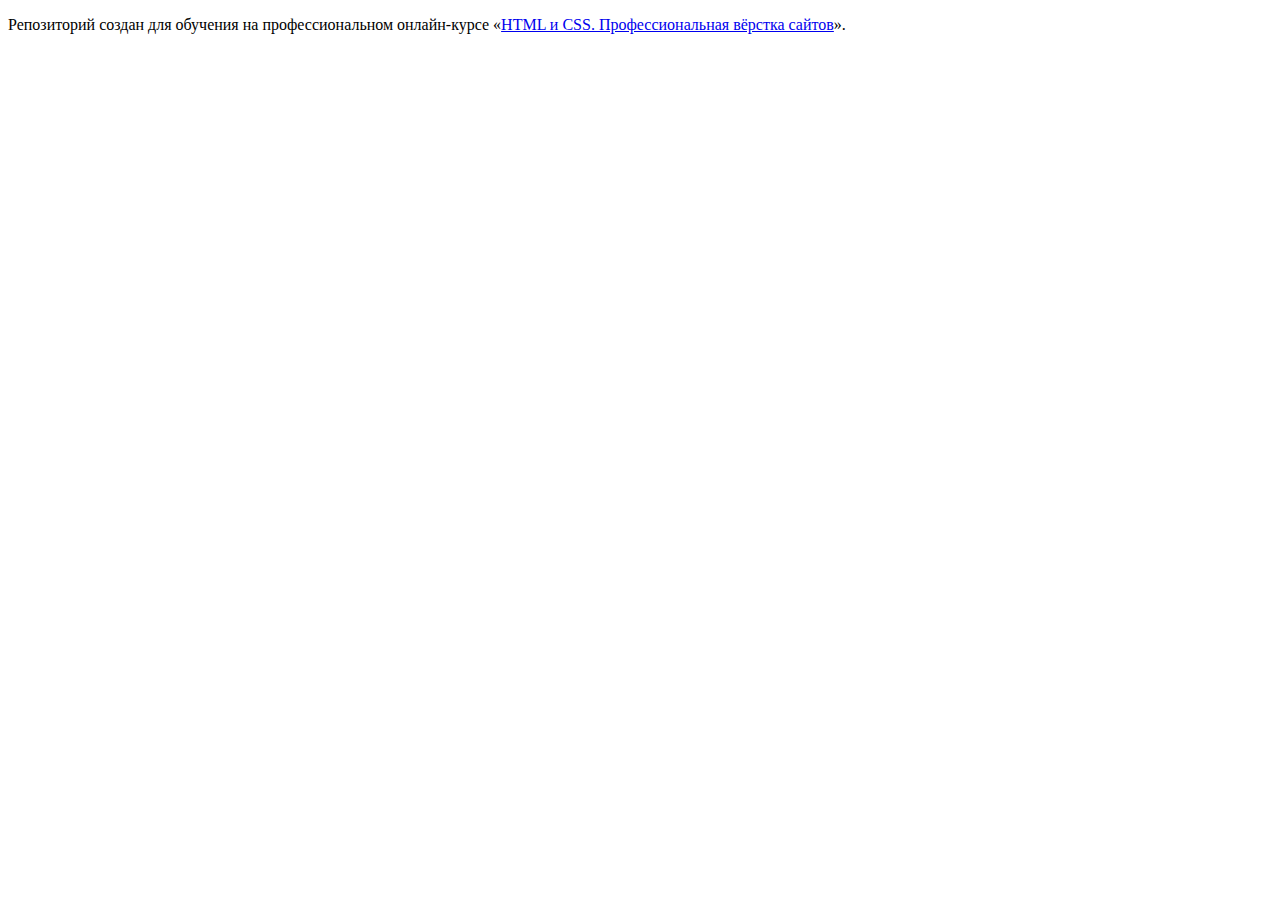
==== index.html @ ebc8edcc ":hatching_chick:" ====
<!DOCTYPE html>
<html lang="ru">
  <head>
    <meta charset="utf-8">
    <title>HTML Academy: Седона</title>
  </head>
  <body>

    <p>Репозиторий создан для обучения на профессиональном онлайн‑курсе «<a href="https://htmlacademy.ru/intensive/htmlcss">HTML и CSS. Профессиональная вёрстка сайтов</a>».</p>

  </body>
</html>
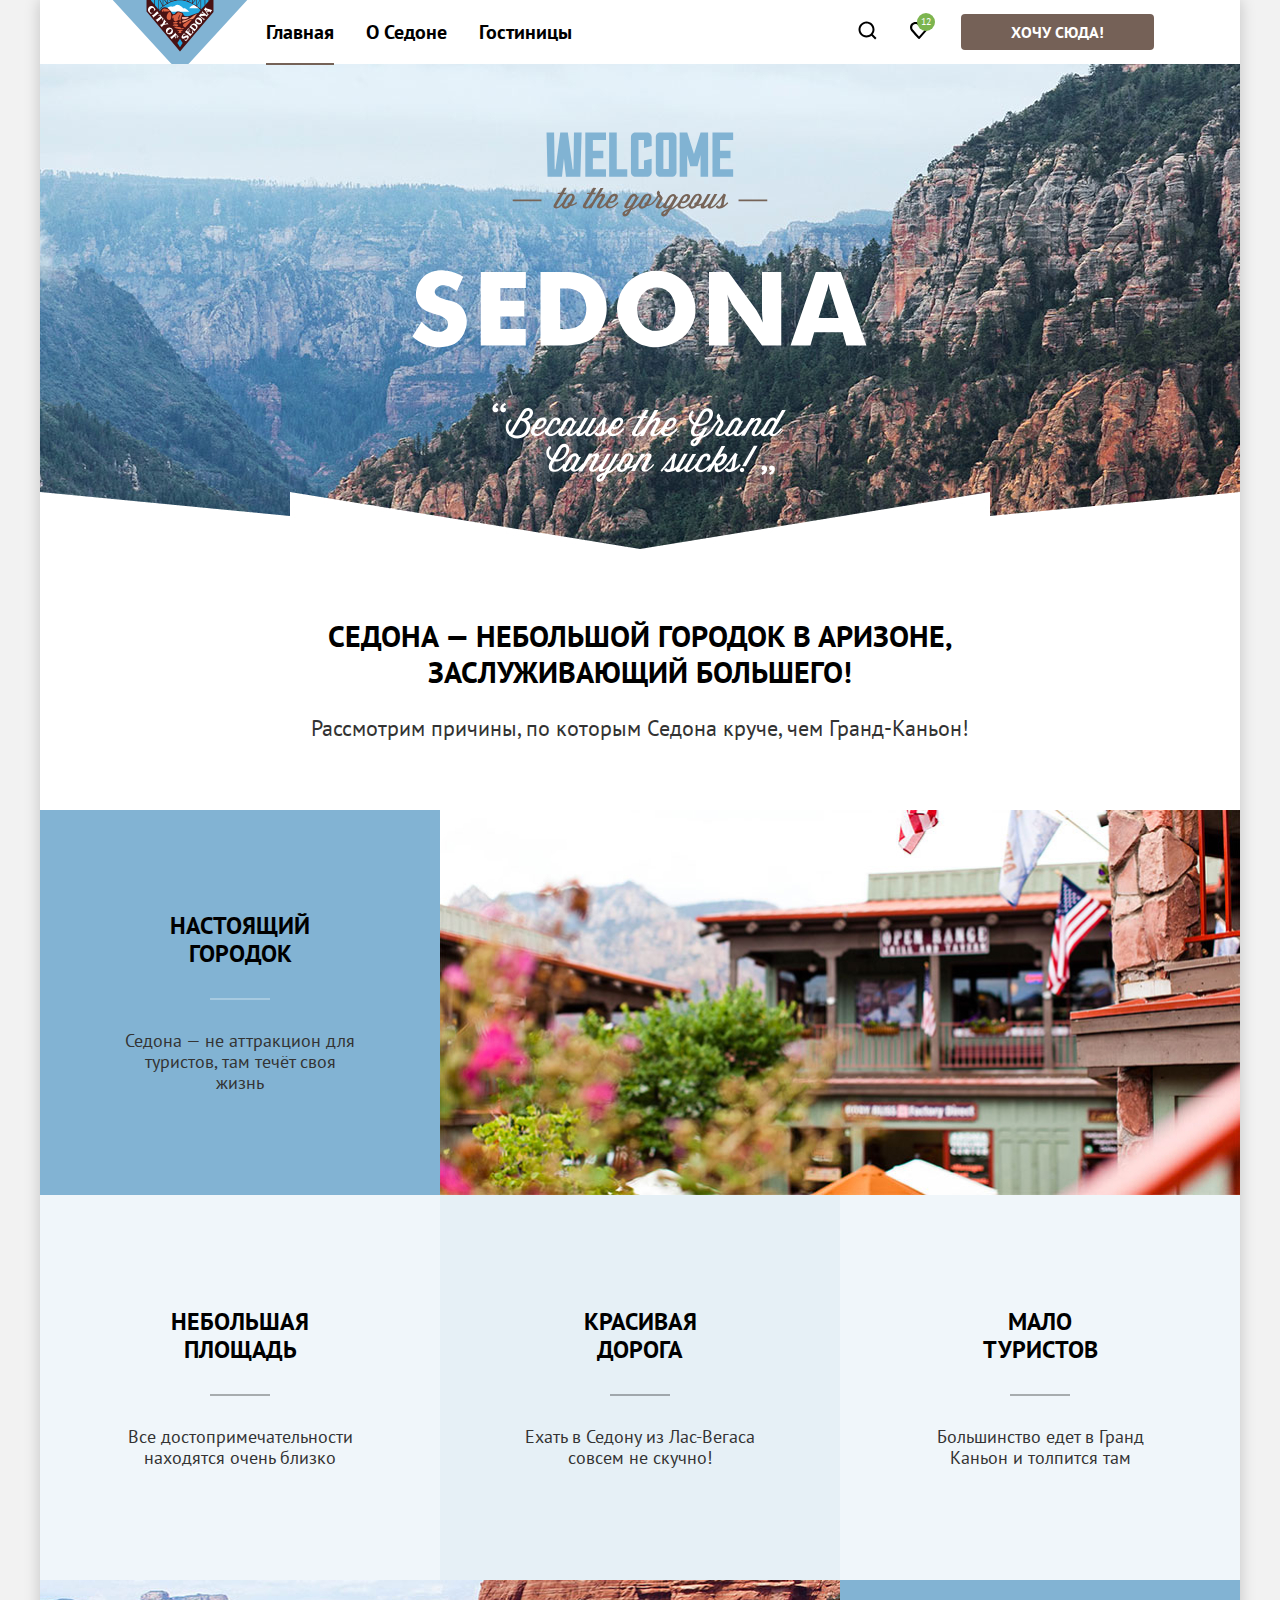
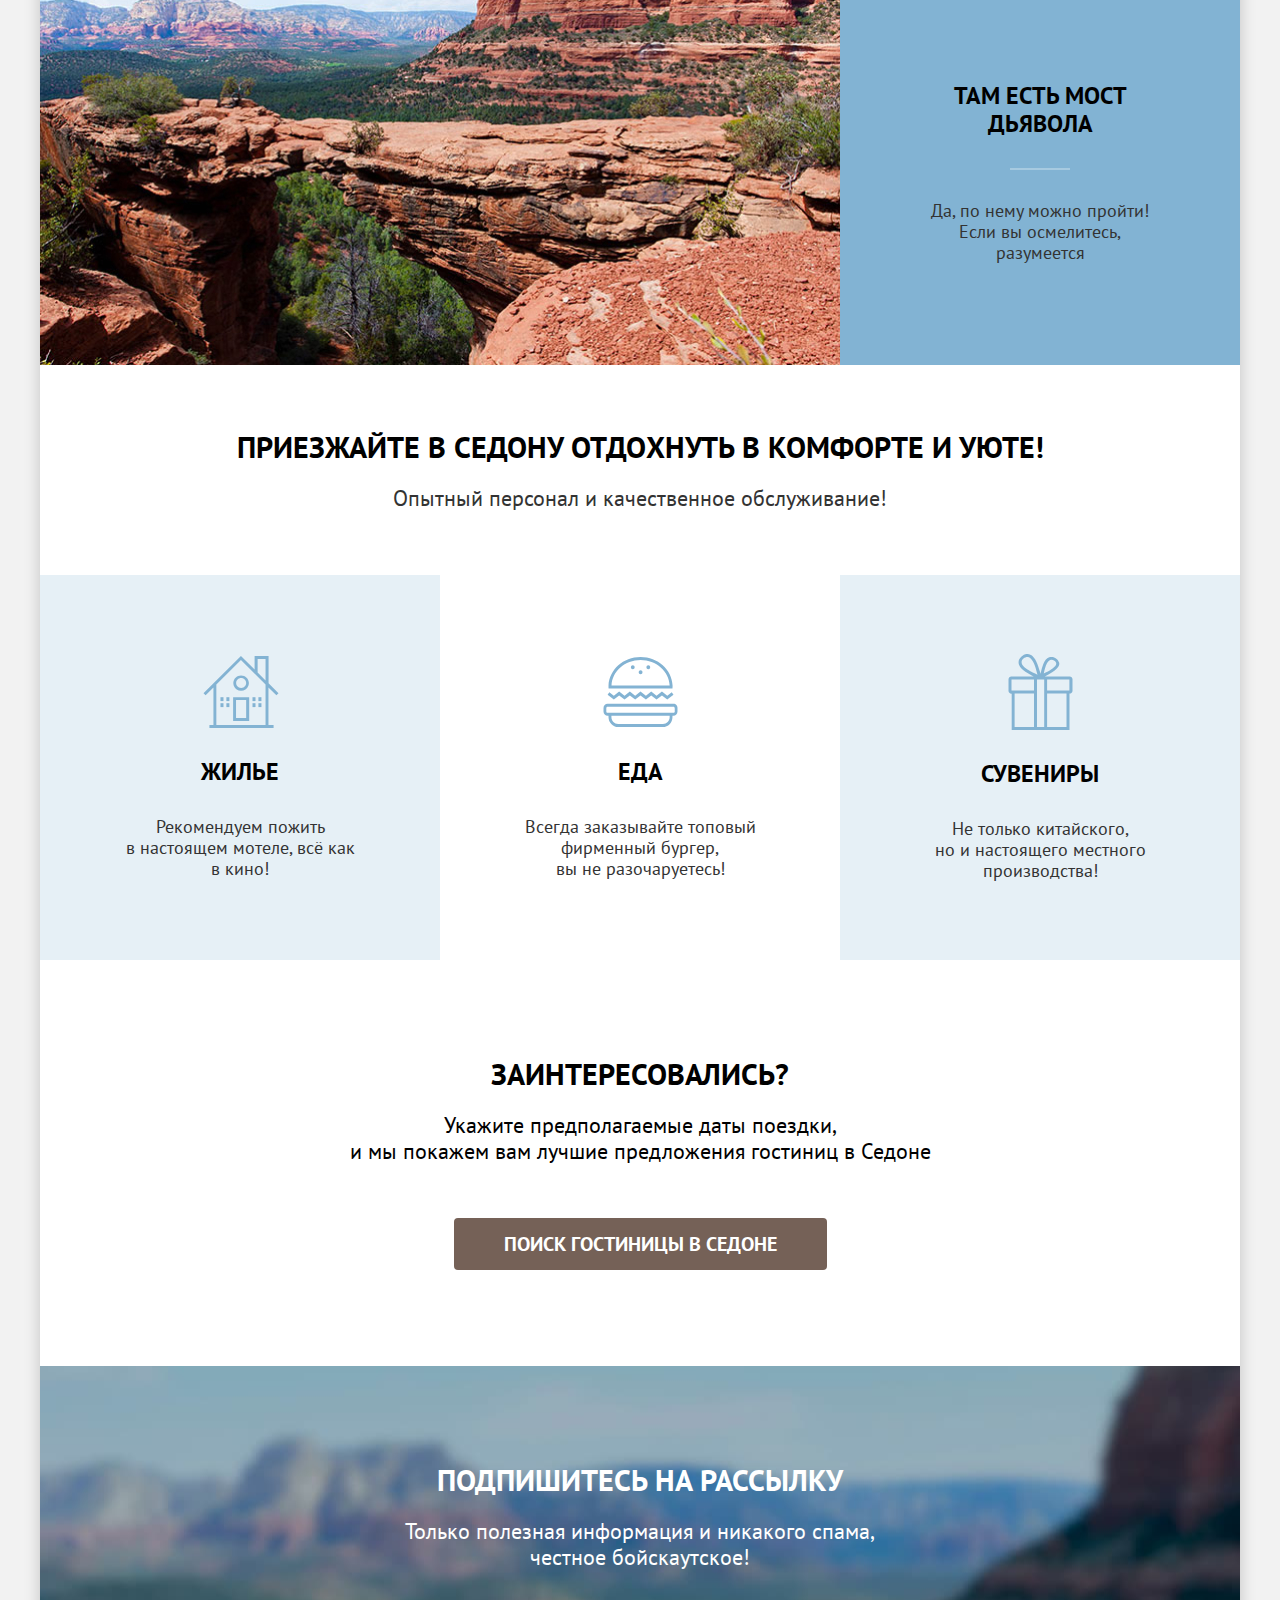
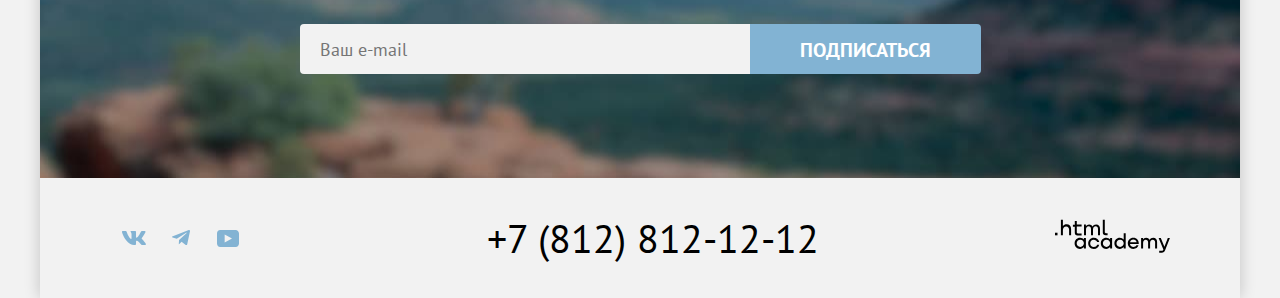
==== commit 17468a04: "Первые правки по критериям" ====
--- a/index.html
+++ b/index.html
@@ -2,11 +2,338 @@
 <html lang="ru">
   <head>
     <meta charset="utf-8">
-    <title>HTML Academy: Седона</title>
+    <title>Седона</title>
+    <link rel="stylesheet" href="css/index.css">
+    <link rel="apple-touch-icon" sizes="57x57" href="images/apple-icon-57x57.png">
+    <link rel="apple-touch-icon" sizes="60x60" href="images/apple-icon-60x60.png">
+    <link rel="apple-touch-icon" sizes="72x72" href="images/apple-icon-72x72.png">
+    <link rel="apple-touch-icon" sizes="76x76" href="images/apple-icon-76x76.png">
+    <link rel="apple-touch-icon" sizes="114x114" href="images/apple-icon-114x114.png">
+    <link rel="apple-touch-icon" sizes="120x120" href="images/apple-icon-120x120.png">
+    <link rel="apple-touch-icon" sizes="144x144" href="images/apple-icon-144x144.png">
+    <link rel="apple-touch-icon" sizes="152x152" href="images/apple-icon-152x152.png">
+    <link rel="apple-touch-icon" sizes="180x180" href="images/apple-icon-180x180.png">
+    <link rel="icon" type="image/png" sizes="192x192"  href="images/android-icon-192x192.png">
+    <link rel="icon" type="image/png" sizes="32x32" href="images/favicon-32x32.png">
+    <link rel="icon" type="image/png" sizes="96x96" href="images/favicon-96x96.png">
+    <link rel="icon" type="image/png" sizes="16x16" href="images/favicon-16x16.png">
+    <link rel="manifest" href="manifest.json">
+    <meta name="msapplication-TileColor" content="#ffffff">
+    <meta name="msapplication-TileImage" content="ms-icon-144x144.png">
+    <meta name="theme-color" content="#ffffff">
   </head>
   <body>
 
-    <p>Репозиторий создан для обучения на профессиональном онлайн‑курсе «<a href="https://htmlacademy.ru/intensive/htmlcss">HTML и CSS. Профессиональная вёрстка сайтов</a>».</p>
-
+  <div class="container">
+    <header class="page-header" data-test="header">
+      <img class="logo" src="images/logo.svg" alt="Логотип Седона" width="140" height="70">
+      <nav class="navigation">
+        <ul class="navigation-list">
+          <li class="navigation-item">
+            <a href="index.html" class="navigation-link navigation-link-active text-heading-4">Главная</a>
+          </li>
+          <li class="navigation-item">
+            <a href="#" class="navigation-link text-heading-4">О Седоне</a>
+          </li>
+          <li class="navigation-item">
+            <a href="catalog.html" class="navigation-link text-heading-4">Гостиницы</a>
+          </li>
+        </ul>
+        <ul class="navigation-list navigation-user">
+          <li class="navigation-item">
+            <a href="#" class="navigation-link icon">
+              <span class="visually-hidden">Поиск</span>
+              <svg width="20" height="20" viewBox="0 0 20 20" xmlns="http://www.w3.org/2000/svg">
+                <path d="M19.5 18.0083L15.8 14.3287C16.8 13.0359 17.5 11.3453 17.5 9.4558C17.5 5.08011 13.9 1.5 9.5 1.5C5.1 1.5 1.5 5.17956 1.5 9.55525C1.5 13.9309 5.1 17.511 9.5 17.511C11.3 17.511 13 16.9144 14.4 15.8204L18.1 19.5L19.5 18.0083ZM9.5 15.5221C6.2 15.5221 3.5 12.837 3.5 9.55525C3.5 6.27348 6.2 3.5884 9.5 3.5884C12.8 3.5884 15.5 6.27348 15.5 9.55525C15.5 12.837 12.8 15.5221 9.5 15.5221Z"/>
+              </svg>
+            </a>
+          </li>
+          <li class="navigation-item">
+            <a href="#" class="navigation-link icon" data-item-count="12">
+              <span class="visually-hidden">Избранное</span>
+              <svg width="20" height="20" viewBox="0 0 20 20" xmlns="http://www.w3.org/2000/svg">
+                <path d="M9.9 19C9.6 19 9.3 18.9 9.1 18.6C3.7 12.5 2.4 11.1 2.1 10.7C1.4 9.8 1 8.6 1 7.4C1 4.4 3.4 2 6.5 2C7.8 2 9 2.5 10 3.3C11 2.5 12.3 2 13.5 2C16.5 2 19 4.4 19 7.4C19 8.7 18.5 9.9 17.7 10.8L10.7 18.7C10.5 18.9 10.3 19 9.9 19ZM3.9 9.5C4.2 9.9 7.4 13.5 10 16.4L16.2 9.4C16.7 8.9 16.9 8.2 16.9 7.4C16.9 5.6 15.4 4.1 13.6 4.1C12.6 4.1 11.6 4.6 10.9 5.4C10.6 5.7 10.3 5.8 10 5.8C9.7 5.8 9.4 5.6 9.2 5.4C8.5 4.6 7.5 4.1 6.5 4.1C4.7 4.1 3.2 5.6 3.2 7.4C3.1 8.3 3.5 9 3.9 9.5C3.8 9.5 3.8 9.5 3.9 9.5Z"/>
+              </svg>
+            </a>
+          </li>
+          <li class="navigation-item">
+            <button type="button" class="button button-basic small" data-modal-id="search-hotel-modal">Хочу сюда!</button>
+          </li>
+        </ul>
+      </nav>
+    </header>
+
+    <main data-test="main">
+
+      <section class="welcome-sedona" data-test="hero">
+        <h1 class="visually-hidden">Добро пожаловать в Седону!</h1>
+        <img src="images/welcome-sedona.svg" alt="Добро пожаловать в Седону!" width="460" height="350">
+      </section>
+
+      <section class="about-sedona">
+        <h2 class="text-heading-2">
+          Седона&nbsp;&mdash; небольшой городок в&nbsp;Аризоне,<br>
+          заслуживающий большего!
+        </h2>
+
+        <p class="text-basic">Рассмотрим причины, по&nbsp;которым Седона круче, чем Гранд-Каньон!</p>
+      </section>
+
+      <section class="advantages" data-test="advantages">
+        <h2 class="visually-hidden">Достоинства города Седона</h2>
+        <ul class="advantages-list">
+          <li class="advantages-item-with-image">
+            <div class="advantages-item first-type">
+              <h4 class="advantages-item-title text-heading-3">
+                Настоящий городок
+              </h4>
+              <div class="advantages-item-line"></div>
+              <p class="advantages-item-description text-block">Седона&nbsp;&mdash; не&nbsp;аттракцион для туристов, там течёт своя жизнь</p>
+            </div>
+            <img src="images/advantage-image-1.jpg" alt="Город седона">
+          </li>
+          <li class="advantages-item second-type">
+            <h4 class="advantages-item-title text-heading-3">
+              Небольшая площадь
+            </h4>
+            <div class="advantages-item-line"></div>
+            <p class="advantages-item-description text-block">Все достопримечательности находятся очень близко</p>
+          </li>
+          <li class="advantages-item third-type">
+            <h4 class="advantages-item-title text-heading-3">
+              Красивая дорога
+            </h4>
+            <div class="advantages-item-line"></div>
+            <p class="advantages-item-description text-block">Ехать в&nbsp;Седону из&nbsp;Лас-Вегаса совсем не&nbsp;скучно!</p>
+          </li>
+          <li class="advantages-item second-type">
+            <h4 class="advantages-item-title text-heading-3">
+              Мало туристов
+            </h4>
+            <div class="advantages-item-line"></div>
+            <p class="advantages-item-description text-block">Большинство едет в&nbsp;Гранд Каньон и&nbsp;толпится там</p>
+          </li>
+          <li class="advantages-item-with-image">
+            <img src="images/advantage-image-2.jpg" alt="Мост дьявола">
+            <div class="advantages-item first-type">
+              <h4 class="advantages-item-title text-heading-3">
+                Там есть мост дьявола
+              </h4>
+              <div class="advantages-item-line"></div>
+              <p class="advantages-item-description text-block">Да, по&nbsp;нему можно пройти! Если вы&nbsp;осмелитесь, разумеется</p>
+            </div>
+          </li>
+        </ul>
+      </section>
+
+      <section class="invitation-to-sedona">
+        <h3 class="text-heading-2">
+          Приезжайте в&nbsp;Седону отдохнуть в&nbsp;комфорте и&nbsp;уюте!
+        </h3>
+        <p class="text-basic">Опытный персонал и&nbsp;качественное обслуживание!</p>
+      </section>
+
+      <section class="extra-advantages">
+        <ul class="advantages-list">
+          <li class="advantages-item with-icon third-type">
+            <svg width="77" height="72" viewBox="0 0 77 72" fill="none" xmlns="http://www.w3.org/2000/svg">
+              <path d="M31.1185 65H47.1827V41.2H31.1185V65ZM34.0301 44.1H44.1707V62.1H34.0301V44.1Z" fill="#83B3D3"/>
+              <path d="M74.3916 39.3L76.5 37.2L66.5602 27.3V0H52.6044V13.6L38.9498 0L1.5 37.2L3.60843 39.3L11.4398 31.5V69.1H7.42369V72H71.5803V69.1H66.4598V31.5L74.3916 39.3ZM63.5482 69.1H14.3514V28.5L38.9498 4.1L63.5482 28.5V69.1ZM63.5482 24.4L55.6165 16.5V2.9H63.5482V24.4Z" fill="#83B3D3"/>
+              <path d="M31.3193 27.1C31.3193 31.4 34.8333 34.8 39.0502 34.8C43.3675 34.8 46.8815 31.3 46.8815 27.1C46.8815 22.8 43.3675 19.4 39.0502 19.4C34.8333 19.4 31.3193 22.8 31.3193 27.1ZM39.1506 22.1C41.8614 22.1 44.1707 24.3 44.1707 27C44.1707 29.7 41.9618 31.9 39.1506 31.9C36.4398 31.9 34.1305 29.7 34.1305 27C34.1305 24.3 36.3394 22.1 39.1506 22.1Z" fill="#83B3D3"/>
+              <path d="M21.4799 41.2H18.4679V45.1H21.4799V41.2Z" fill="#83B3D3"/>
+              <path d="M27.4036 41.2H24.3916V45.1H27.4036V41.2Z" fill="#83B3D3"/>
+              <path d="M21.4799 47.2H18.4679V51.1H21.4799V47.2Z" fill="#83B3D3"/>
+              <path d="M27.4036 47.2H24.3916V51.1H27.4036V47.2Z" fill="#83B3D3"/>
+              <path d="M53.508 41.2H50.496V45.1H53.508V41.2Z" fill="#83B3D3"/>
+              <path d="M59.4317 41.2H56.4197V45.1H59.4317V41.2Z" fill="#83B3D3"/>
+              <path d="M53.508 47.2H50.496V51.1H53.508V47.2Z" fill="#83B3D3"/>
+              <path d="M59.4317 47.2H56.4197V51.1H59.4317V47.2Z" fill="#83B3D3"/>
+            </svg>
+            <h4 class="advantages-item-title text-heading-3">
+              Жилье
+            </h4>
+            <p class="advantages-item-description text-block">Рекомендуем пожить в&nbsp;настоящем мотеле, всё как в&nbsp;кино!</p>
+          </li>
+          <li class="advantages-item with-icon">
+            <svg width="76" height="72" viewBox="0 0 76 72" fill="none" xmlns="http://www.w3.org/2000/svg">
+              <path d="M71.5757 47.7H5.6103C3.30452 47.7 1.5 49.6 1.5 52V55.5C1.5 57.9 3.40477 59.8 5.6103 59.8H6.51257V60.9C6.51257 66.4 10.8234 71 16.1367 71H60.8488C66.1621 71 70.4729 66.5 70.4729 60.9V59.8H71.3752C73.681 59.8 75.4855 57.9 75.4855 55.5V52C75.686 49.7 73.7812 47.7 71.5757 47.7ZM67.6659 60.9C67.6659 64.8 64.6583 67.9 60.949 67.9H16.1367C12.4274 67.9 9.41985 64.7 9.41985 60.9V59.8H67.6659V60.9ZM72.7787 55.5C72.7787 56.2 72.1772 56.8 71.5757 56.8H5.51005C4.80829 56.8 4.30704 56.2 4.30704 55.5V52C4.30704 51.3 4.90854 50.7 5.51005 50.7H71.4754C72.1772 50.7 72.6784 51.3 72.6784 52C72.7787 52 72.7787 55.5 72.7787 55.5Z" fill="#83B3D3"/>
+              <path d="M17.1392 39.4L22.5528 43.5L27.8661 39.4L33.1794 43.5L38.4927 39.4L43.9063 43.5L49.2196 39.4L54.5329 43.5L59.9465 39.4L65.2598 43.5L71.4754 38.8L69.7711 36.3L65.2598 39.7L59.9465 35.6L54.5329 39.7L49.2196 35.6L43.9063 39.7L38.4927 35.6L33.1794 39.7L27.8661 35.6L22.5528 39.7L17.1392 35.6L11.8259 39.7L7.31458 36.3L5.6103 38.8L11.8259 43.5L17.1392 39.4Z" fill="#83B3D3"/>
+              <path d="M9.52011 32.5H70.4729C70.4729 31.9 70.5732 31.3 70.5732 30.6C70.5732 30.2 70.5732 29.8 70.5732 29.4C69.8714 13.7 55.8362 1 38.593 1C21.2495 1 7.21432 13.7 6.51257 29.5C6.51257 29.9 6.51257 30.3 6.51257 30.7C6.51257 31.3 6.50815 31.9 6.6084 32.5H9.52011ZM38.593 4C54.2322 4 67.0644 15.3 67.6659 29.5H9.52011C10.1216 15.4 22.9538 4 38.593 4Z" fill="#83B3D3"/>
+              <path d="M38.593 18.3C39.645 18.3 40.4978 17.4046 40.4978 16.3C40.4978 15.1954 39.645 14.3 38.593 14.3C37.541 14.3 36.6882 15.1954 36.6882 16.3C36.6882 17.4046 37.541 18.3 38.593 18.3Z" fill="#83B3D3"/>
+              <path d="M30.7734 13.2C31.8254 13.2 32.6782 12.3046 32.6782 11.2C32.6782 10.0954 31.8254 9.2 30.7734 9.2C29.7214 9.2 28.8686 10.0954 28.8686 11.2C28.8686 12.3046 29.7214 13.2 30.7734 13.2Z" fill="#83B3D3"/>
+              <path d="M46.3123 13.2C47.3643 13.2 48.2171 12.3046 48.2171 11.2C48.2171 10.0954 47.3643 9.2 46.3123 9.2C45.2604 9.2 44.4076 10.0954 44.4076 11.2C44.4076 12.3046 45.2604 13.2 46.3123 13.2Z" fill="#83B3D3"/>
+            </svg>
+            <h4 class="advantages-item-title text-heading-3">
+              Еда
+            </h4>
+            <p class="advantages-item-description text-block">Всегда заказывайте топовый фирменный бургер, вы&nbsp;не&nbsp;разочаруетесь!</p>
+          </li>
+          <li class="advantages-item with-icon third-type">
+            <svg width="76" height="76" viewBox="0 0 76 76" fill="none" xmlns="http://www.w3.org/2000/svg">
+              <path d="M67.6 22.4625H67.5H42.8C56.6 15.5576 57.7 11.1546 57.2 8.75288C56 4.75007 51.5 1.74797 47.2 3.34909C41.6 5.45056 40.1 13.7564 38.6 19.7606C36.6 13.6563 34.8 5.95091 30.4 2.04818C29.1 0.947407 27.3 -0.253434 24.6 0.0467764C20.6 0.447057 14.8 5.45056 17.1 11.0545C19.4 16.4583 26.8 19.8607 31.7 22.5626H9.7H9.4C7.8 22.5626 6.5 23.8635 6.5 25.4646V36.7725C6.5 38.3736 7.8 39.6745 9.4 39.6745H9.7V72.9979V75.3996V76H67.5V75.4996V72.9979V39.5745H67.6C69.2 39.5745 70.5 38.2736 70.5 36.6724V25.3645C70.5 23.7634 69.2 22.4625 67.6 22.4625ZM48.9 5.85084C51 5.55063 53.9 7.15176 54.2 9.05309C54.6 11.8551 50.8 14.3568 49.1 15.4576C46.6 17.1588 44.2 18.0594 41.8 19.5604C42.7 15.8579 44.3 6.55133 48.9 5.85084ZM26 15.8579C23.8 14.3568 19.5 11.4548 19.6 8.05239C19.7 4.44986 25.3 1.44776 28.4 4.14965C32.3 7.55203 34.1 15.2574 35.5 20.7613C32.3 19.2602 29.2 17.9593 26 15.8579ZM32 72.9979H12.6V39.5745H32V72.9979ZM32 36.4723H9.5V25.4646H32V36.4723ZM42.2 36.4723V39.4744V72.9979H35V39.5745V36.5724V25.5647H42.2V36.4723ZM64.5 72.9979H45.1V39.5745H64.5V72.9979ZM67.4 36.4723H45.1V25.4646H67.4V36.4723Z" fill="#83B3D3"/>
+            </svg>
+            <h4 class="advantages-item-title text-heading-3">
+              Сувениры
+            </h4>
+            <p class="advantages-item-description text-block">Не&nbsp;только китайского, но&nbsp;и&nbsp;настоящего местного производства!</p>
+          </li>
+        </ul>
+      </section>
+
+      <section class="search-hotel" data-test="search">
+        <h3 class="text-heading-2">
+          Заинтересовались?
+        </h3>
+        <p class="text-basic">
+          Укажите предполагаемые даты поездки,<br>и&nbsp;мы&nbsp;покажем вам лучшие предложения гостиниц в&nbsp;Седоне
+        </p>
+        <button type="button" class="button button-basic big" data-modal-id="search-hotel-modal">
+          Поиск гостиницы В Cедоне
+        </button>
+      </section>
+
+      <section class="subscribe with-background" data-test="subscribe">
+        <form action="#" class="subscribe-form">
+          <h3 class="text-heading-2">
+            Подпишитесь на рассылку
+          </h3>
+
+          <p class="text-basic">
+            Только полезная информация и&nbsp;никакого спама,<br>честное бойскаутское!
+          </p>
+
+          <div class="subscribe-form-block">
+            <label for="subscribe-email-input" class="visually-hidden">Ваш e-mail</label>
+            <input type="text" placeholder="Ваш e-mail" id="subscribe-email-input" required>
+            <button type="submit" class="button button-second big">Подписаться</button>
+          </div>
+        </form>
+      </section>
+    </main>
+
+    <footer class="page-footer" data-test="footer">
+      <div class="socials">
+        <a href="https://vk.com/htmlacademy" class="social-link" target="_blank">
+          <svg width="24" height="14" viewBox="0 0 24 14" xmlns="http://www.w3.org/2000/svg">
+            <path fill-rule="evenodd" clip-rule="evenodd" d="M23.45 0.948C23.616 0.402 23.45 0 22.655 0H20.03C19.362 0 19.054 0.347 18.887 0.73C18.887 0.73 17.552 3.926 15.661 6.002C15.049 6.604 14.771 6.795 14.437 6.795C14.27 6.795 14.019 6.604 14.019 6.057V0.948C14.019 0.292 13.835 0 13.279 0H9.151C8.734 0 8.483 0.304 8.483 0.593C8.483 1.214 9.429 1.358 9.526 3.106V6.904C9.526 7.737 9.373 7.888 9.039 7.888C8.149 7.888 5.984 4.677 4.699 1.003C4.45 0.288 4.198 0 3.527 0H0.9C0.15 0 0 0.347 0 0.73C0 1.412 0.89 4.8 4.145 9.281C6.315 12.341 9.37 14 12.153 14C13.822 14 14.028 13.632 14.028 12.997V10.684C14.028 9.947 14.186 9.8 14.715 9.8C15.105 9.8 15.772 9.992 17.33 11.467C19.11 13.216 19.403 14 20.405 14H23.03C23.78 14 24.156 13.632 23.94 12.904C23.702 12.18 22.852 11.129 21.725 9.882C21.113 9.172 20.195 8.407 19.916 8.024C19.527 7.533 19.638 7.314 19.916 6.877C19.916 6.877 23.116 2.451 23.449 0.948H23.45Z"/>
+          </svg>
+          <span class="visually-hidden">Вконтакте</span>
+        </a>
+        <a href="https://t.me/htmlacademy" class="social-link" target="_blank">
+          <svg width="18" height="16" viewBox="0 0 18 16" xmlns="http://www.w3.org/2000/svg">
+            <path d="M16.785 0.0992597L0.840489 6.24776C-0.247661 6.68481 -0.241365 7.29184 0.640845 7.56253L4.73445 8.83953L14.2058 2.8637C14.6537 2.59121 15.0629 2.7378 14.7265 3.03636L7.05283 9.96185H7.05103L7.05283 9.96275L6.77045 14.1823C7.18413 14.1823 7.36669 13.9925 7.59871 13.7686L9.58705 11.8351L13.7229 14.89C14.4855 15.31 15.0332 15.0941 15.2229 14.1841L17.9379 1.38885C18.2158 0.274623 17.5126 -0.229883 16.785 0.0992597Z"/>
+          </svg>
+          <span class="visually-hidden">Телеграм</span>
+        </a>
+        <a href="https://www.youtube.com/user/htmlacademyru" class="social-link" target="_blank">
+          <svg width="22" height="17" viewBox="0 0 22 17" xmlns="http://www.w3.org/2000/svg">
+            <path d="M18.607 0H3.17413C1.31343 0 0 1.59375 0 3.4V13.4937C0 15.4062 1.31343 17 3.17413 17H18.8259C20.4677 17 22 15.4063 22 13.6V3.4C21.7811 1.59375 20.4677 0 18.607 0ZM7.66169 12.5375V4.4625L14.995 8.5L7.66169 12.5375Z"/>
+          </svg>
+          <span class="visually-hidden">YouTube</span>
+        </a>
+      </div>
+      <a href="tel:+78128121212" class="phone-number-link">+7 (812) 812-12-12</a>
+      <a href="https://htmlacademy.ru/" class="html-academy-link" target="_blank">
+        <span class="visually-hidden">
+          HTML Academy
+        </span>
+        <svg width="115" height="34" viewBox="0 0 115 34" xmlns="http://www.w3.org/2000/svg">
+          <path d="M0 13.7232V16.3232H2.5V13.7232H0Z"/>
+          <path d="M11.6 5.32324C10 5.32324 8.8 6.02324 8 7.02324H7.9V0.823242H5.9V16.3232H7.9V11.0232C7.9 8.92324 9.2 7.42324 11.2 7.42324C13 7.42324 14.1 8.82324 14.1 10.6232V16.3232H16.1V10.2232C16.2 7.22324 14.3 5.32324 11.6 5.32324Z"/>
+          <path d="M26.6 5.62324H21.8V1.92324H19.8V5.72324H17.9V7.72324H19.8V13.7232C19.8 15.4232 20.8 16.4232 22.5 16.4232H26.6V14.4232H22.9C22.2 14.4232 21.8 14.0232 21.8 13.3232V7.62324H26.6V5.62324Z"/>
+          <path d="M41.1 5.42324C39.5 5.42324 38.2 6.22324 37.6 7.52324H37.5C36.9 6.32324 35.7 5.42324 34.1 5.42324C32.7 5.42324 31.6 6.22324 31 7.22324H30.9V5.62324H29V16.2232H31V10.8232C31 8.82324 32 7.32324 33.6 7.32324C35.1 7.32324 36 8.32324 36 9.92324V16.2232H38V10.6232C38 8.22324 39.4 7.32324 40.6 7.32324C42.1 7.32324 43 8.32324 43 9.92324V16.2232H45V9.72324C45.1 7.22324 43.6 5.42324 41.1 5.42324Z"/>
+          <path d="M47.8 13.5232C47.8 15.2232 48.8 16.2232 50.6 16.2232H52.6V14.2232H50.9C50.2 14.2232 49.8 13.8232 49.8 13.1232V0.823242H47.8V13.5232Z"/>
+          <path d="M28.9 20.5232C28 19.4232 26.7 18.7232 25 18.7232C21.9 18.7232 19.6 21.0232 19.6 24.3232C19.6 27.6232 21.9 29.9232 25 29.9232C26.8 29.9232 28 29.1232 28.8 28.0232H28.9V29.6232H30.9V19.0232H28.9V20.5232ZM25.3 27.9232C23.1 27.9232 21.7 26.3232 21.7 24.3232C21.7 22.3232 23.1 20.7232 25.3 20.7232C27.5 20.7232 28.9 22.3232 28.9 24.3232C28.9 26.2232 27.5 27.9232 25.3 27.9232Z"/>
+          <path d="M44.2 22.8232C43.7 20.4232 41.6 18.7232 38.8 18.7232C35.4 18.7232 33.2 21.2232 33.2 24.3232C33.2 27.4232 35.4 29.9232 38.8 29.9232C41.6 29.9232 43.7 28.1232 44.2 25.7232H42.1C41.7 27.0232 40.4 28.0232 38.8 28.0232C36.6 28.0232 35.2 26.4232 35.2 24.4232C35.2 22.4232 36.6 20.8232 38.8 20.8232C40.4 20.8232 41.6 21.8232 42.1 23.0232H44.2V22.8232Z"/>
+          <path d="M55.1 20.5232C54.2 19.4232 52.9 18.7232 51.2 18.7232C48.1 18.7232 45.8 21.0232 45.8 24.3232C45.8 27.6232 48.1 29.9232 51.2 29.9232C53 29.9232 54.2 29.1232 55 28.0232H55.1V29.6232H57.1V19.0232H55.1V20.5232ZM51.5 27.9232C49.3 27.9232 47.9 26.3232 47.9 24.3232C47.9 22.3232 49.3 20.7232 51.5 20.7232C53.7 20.7232 55.1 22.3232 55.1 24.3232C55.1 26.2232 53.6 27.9232 51.5 27.9232Z"/>
+          <path d="M68.7 20.6232C67.8 19.5232 66.5 18.7232 64.8 18.7232C61.7 18.7232 59.4 21.0232 59.4 24.3232C59.4 27.6232 61.6 29.9232 64.8 29.9232C66.5 29.9232 67.8 29.1232 68.6 28.1232H68.7V29.6232H70.7V14.2232H68.7V20.6232ZM65.1 27.9232C62.9 27.9232 61.5 26.3232 61.5 24.3232C61.5 22.3232 62.9 20.7232 65.1 20.7232C67.3 20.7232 68.7 22.3232 68.7 24.3232C68.6 26.3232 67.2 27.9232 65.1 27.9232Z"/>
+          <path d="M78.3 18.7232C75 18.7232 72.8 21.2232 72.8 24.3232C72.8 27.3232 74.9 29.9232 78.3 29.9232C80.8 29.9232 82.8 28.6232 83.5 26.3232H81.4C80.9 27.3232 79.8 27.9232 78.4 27.9232C76.5 27.9232 75.1 26.6232 75 25.0232H83.8C84 21.4232 81.8 18.7232 78.3 18.7232ZM78.3 20.6232C80 20.6232 81.3 21.6232 81.6 23.2232H75.1C75.4 21.7232 76.6 20.6232 78.3 20.6232Z"/>
+          <path d="M98.2 18.7232C96.6 18.7232 95.3 19.5232 94.6 20.7232H94.5C93.9 19.5232 92.7 18.7232 91.1 18.7232C89.7 18.7232 88.6 19.4232 88 20.5232V19.0232H86.1V29.6232H88.1V24.2232C88.1 22.2232 89.1 20.8232 90.7 20.7232C92.2 20.7232 93.1 21.7232 93.1 23.3232V29.6232H95.1V24.0232C95.1 21.6232 96.5 20.7232 97.7 20.7232C99.2 20.7232 100.1 21.7232 100.1 23.3232V29.6232H102.1V23.1232C102.2 20.5232 100.7 18.7232 98.2 18.7232Z"/>
+          <path d="M109.4 27.8232L105.8 18.9232H103.6L108.4 30.5232C108.1 31.4232 107.7 31.7232 106.7 31.7232H104.2V33.7232H106.7C108.5 33.7232 109.5 32.9232 110.2 31.1232L114.9 18.9232H112.8L109.4 27.8232Z"/>
+        </svg>
+      </a>
+    </footer>
+  </div>
+
+  <div class="modal" id="search-hotel-modal">
+    <div class="modal-overlay" data-on-click-close-modal></div>
+    <div class="modal-window">
+      <button type="button" class="modal-close-button" data-on-click-close-modal>
+        <span class="visually-hidden">Закрыть модальное окно</span>
+        <svg width="21" height="21" viewBox="0 0 21 21" xmlns="http://www.w3.org/2000/svg">
+          <path d="M17.4905 4.78288L16.1982 3.49057L10.4905 9.19826L4.78279 3.49057L3.49048 4.78288L9.19817 10.4906L3.49048 16.1983L4.78279 17.4906L10.4905 11.7829L16.1982 17.4906L17.4905 16.1983L11.7828 10.4906L17.4905 4.78288Z" />
+        </svg>
+      </button>
+      <form action="#" class="modal-form">
+        <h4 class="text-heading-2">Поиск гостиницы в Седоне</h4>
+        <div class="modal-form-date-group modal-form-group">
+          <label for="input-date-from" class="text-heading-4">
+            Дата заезда:
+          </label>
+          <div class="modal-form-input-group">
+            <div class="input-date-wrapper">
+              <input name="date-from" type="text" value="27 апреля 2020" id="input-date-from" required>
+            </div>
+            <p class="input-message input-message-wrong text-small">Мы не можем отправить вас в прошлое.</p>
+          </div>
+        </div>
+        <div class="modal-form-date-group modal-form-group">
+          <label for="input-date-to" class="text-heading-4">
+            Дата выезда:
+          </label>
+          <div class="modal-form-input-group">
+            <div class="input-date-wrapper">
+              <input name="date-to" type="text" value="1 сентября 2023" id="input-date-to" required>
+            </div>
+            <p class="input-message input-message-info text-small">На эти даты есть свободные номера. Пока есть.</p>
+          </div>
+        </div>
+        <div class="modal-form-person-group modal-form-group">
+          <label for="input-person-count" class="text-heading-4">
+            Взрослые:
+          </label>
+          <div class="modal-from-input-group">
+            <button type="button">
+              <span class="visually-hidden">Уменьшить количество взрослых</span>
+              -
+            </button>
+            <input name="person-count" type="number" id="input-person-count" value="2" placeholder="0" min="0">
+            <button type="button">
+              <span class="visually-hidden">Увеличить количество взрослых</span>
+              +
+            </button>
+          </div>
+        </div>
+        <div class="modal-form-person-group modal-form-group">
+          <label for="input-child-count" class="label-with-tooltip text-heading-4">
+            <span class="label-text">Дети:</span>
+            <span class="tooltip">
+              <button class="tooltip-button" type="button">
+                <svg width="26" height="26" viewBox="0 0 26 26" fill="none" xmlns="http://www.w3.org/2000/svg">
+                  <circle cx="13" cy="13" r="13" fill="#83B3D3"/>
+                  <path fill-rule="evenodd" clip-rule="evenodd" d="M12 7H14V9H12V7ZM14 19H12V10H14V19Z" fill="white"/>
+                </svg>
+              </button>
+              <span class="tooltip-text">Укажите количество детей, которые будут с&nbsp;вами, возраст которых от&nbsp;6&nbsp;до&nbsp;18&nbsp;лет. Дети до&nbsp;6&nbsp;лет размещаются бесплатно.</span>
+            </span>
+          </label>
+          <div class="modal-from-input-group">
+            <button type="button">
+              <span class="visually-hidden">Уменьшить количество детей</span>
+              -
+            </button>
+            <input name="child-count" type="number" id="input-child-count" value="2" placeholder="0" min="0">
+            <button type="button">
+              <span class="visually-hidden">Увеличить количество взрослых</span>
+              +
+            </button>
+          </div>
+        </div>
+        <button type="submit" class="button button-second big">Найти</button>
+      </form>
+    </div>
+  </div>
+
+  <script src="js/app.js"></script>
   </body>
 </html>
--- a/css/index.css
+++ b/css/index.css
@@ -0,0 +1,1376 @@
+@font-face {
+  font-family: 'PT Sans';
+  src: url(../fonts/ptsans-400.woff2);
+  font-weight: 400;
+  font-style: normal;
+  font-display: swap;
+}
+
+@font-face {
+  font-family: 'PT Sans';
+  src: url(../fonts/ptsans-700.woff2);
+  font-weight: 700;
+  font-style: normal;
+  font-display: swap;
+}
+
+* {
+  margin: 0;
+  padding: 0;
+}
+
+:root {
+  --body-bg-color: #F2F2F2;
+  --main-bg-color: #FFFFFF;
+  --text-basic-color: #000000;
+  --text-second-color: #333333;
+  --text-hover-color: #756157;
+  --text-active-color: rgba(117, 97, 87, 0.3);
+  --text-background-deafault-color: #FFFFFF;
+  --text-background-small-color: rgba(255, 255, 255, 0.3);
+  --text-error-color: #FF5757;
+  --button-basic-color: #756157;
+  --button-basic-hover-color: #615048;
+  --button-basic-disabled-color: #E5E5E5;
+  --button-second-color: #82B3D3;
+  --button-second-hover-color: #68A2CA;
+  --button-second-disabled-color: #E5E5E5;
+  --button-select-color: #7DB54F;
+  --button-select-hover-color: #6C9E42;
+  --button-select-disabled-color: #E5E5E5;
+  --background-basic-2-color: #FFFFFF;
+  --background-basic-3-color: #82B3D3;
+  --background-second-1-color: rgba(131, 179, 211, 0.12);
+  --background-second-2-color: rgba(131, 179, 211, 0.2);
+  --icon-basic-color: #000000;
+  --icon-second-color: #83B3D3;
+  --icon-text-color: #7DB54F;
+  --form-input-color: #3F5E72;
+  --form-element-1-color: #E5E5E5;
+  --form-element-2-color: #F2F2F2;
+  --active-link-line-color: #756257;
+  --advantages-item-first-type-line-color: rgba(0, 0, 0, 0.3);
+  --advantages-item-second-type-line-color: rgba(255, 255, 255, 0.3);
+  --icon-second-hover-color: #68A2CA;
+  --icon-second-active-color: rgba(104, 162, 202, 0.3);
+  --default-transition: all .1s linear 0s;
+  --modal-overlay-background-color: rgba(242, 242, 242, 0.8);
+  --background-basic-dark-color: #333333;
+  --input-range-background-color: rgba(256,256,256,0.3);
+  --input-range-active-background-color: #FFFFFF;
+  --catalog-border-color: #E6E6E6;
+}
+
+html {
+  height: 100%;
+}
+
+body {
+  min-width: 1280px;
+  height: 100%;
+  background-color: var(--body-bg-color);
+}
+
+body.disable-scroll {
+  overflow: hidden;
+}
+
+select {
+  -webkit-appearance: none;
+  -moz-appearance: none;
+  text-indent: 1px;
+  text-overflow: '';
+}
+
+.visually-hidden {
+  position: absolute;
+  width: 1px;
+  height: 1px;
+  margin: -1px;
+  padding: 0;
+  border: 0;
+  clip: rect(0 0 0 0);
+  overflow: hidden;
+}
+
+.container {
+  display: flex;
+  flex-direction: column;
+  position: relative;
+  width: 1200px;
+  margin: 0 auto;
+  box-shadow: 0 0 15px rgba(0, 0, 0, 0.2);
+}
+
+button.button {
+  padding: 8px 50px;
+  border-radius: 4px;
+  border: none;
+  color: var(--text-background-deafault-color);
+  transition: var(--default-transition);
+  font-family: 'PT Sans', serif;
+  font-style: normal;
+  cursor: pointer;
+}
+
+button.big {
+  font-weight: 700;
+  font-size: 20px;
+  line-height: 36px;
+  text-transform: uppercase;
+}
+
+button.small {
+  font-weight: 700;
+  font-size: 16px;
+  line-height: 20px;
+  text-transform: uppercase;
+}
+
+button.small-regular {
+  font-weight: 400;
+  font-size: 16px;
+  line-height: 20px;
+  text-transform: uppercase;
+}
+
+button.small-regular-capitalize {
+  font-weight: 400;
+  font-size: 16px;
+  line-height: 20px;
+  text-transform: capitalize;
+}
+
+button.button-basic:hover,
+button.button-basic:focus {
+  background-color: var(--button-basic-hover-color);
+}
+button.button-second:hover,
+button.button-second:focus {
+  background-color: var(--button-second-hover-color);
+}
+button.button-select:hover,
+button.button-select:focus {
+  background-color: var(--button-select-hover-color);
+}
+button.button-basic,
+button.button-basic:active {
+  background-color: var(--button-basic-color);
+}
+button.button-second,
+button.button-second:active {
+  background-color: var(--button-second-color);
+}
+button.button-select,
+button.button-select:active {
+  background-color: var(--button-select-color);
+}
+button.button-transparent {
+  box-sizing: border-box;
+  border: 3px solid transparent;
+  background-color: transparent;
+}
+button.button-transparent:active {
+  opacity: 0.3;
+}
+button.button-transparent:hover {
+  opacity: 0.6;
+}
+button.button-transparent:focus {
+  border: 3px solid #83B3D3;
+}
+
+.text-heading-1 {
+  font-family: 'PT Sans', serif;
+  font-style: normal;
+  font-weight: 700;
+  font-size: 60px;
+  line-height: 78px;
+}
+
+.text-heading-2 {
+  font-family: 'PT Sans', serif;
+  font-style: normal;
+  font-weight: 700;
+  font-size: 30px;
+  line-height: 36px;
+  text-transform: uppercase;
+}
+
+.text-heading-3 {
+  font-family: 'PT Sans', serif;
+  font-style: normal;
+  font-weight: 700;
+  font-size: 24px;
+  line-height: 28px;
+  text-transform: uppercase;
+}
+
+.text-heading-3-uppercase {
+  font-family: 'PT Sans', serif;
+  font-style: normal;
+  font-weight: 700;
+  font-size: 24px;
+  line-height: 28px;
+  text-transform: uppercase;
+}
+
+.text-heading-4 {
+  font-family: 'PT Sans', serif;
+  font-style: normal;
+  font-weight: 700;
+  font-size: 20px;
+  line-height: 24px;
+}
+
+.text-basic {
+  font-family: 'PT Sans', serif;
+  font-style: normal;
+  font-weight: 400;
+  font-size: 22px;
+  line-height: 26px;
+}
+
+.text-block {
+  font-family: 'PT Sans', serif;
+  font-style: normal;
+  font-weight: 400;
+  font-size: 18px;
+  line-height: 21px;
+}
+
+.text-small {
+  font-family: 'PT Sans', serif;
+  font-style: normal;
+  font-weight: 400;
+  font-size: 16px;
+  line-height: 21px;
+}
+
+input::-webkit-outer-spin-button,
+input::-webkit-inner-spin-button {
+  /* display: none; <- Crashes Chrome on hover */
+  -webkit-appearance: none;
+  margin: 0; /* <-- Apparently some margin are still there even though it's hidden */
+}
+
+input[type=number] {
+  -moz-appearance:textfield; /* Firefox */
+}
+
+header.page-header {
+  width: 100%;
+  box-sizing: border-box;
+  padding: 0 70px;
+  height: 64px;
+  background-color: var(--main-bg-color);
+  display: flex;
+  justify-content: space-between;
+  align-items: center;
+}
+
+header.page-header .navigation {
+  width: 100%;
+  height: 100%;
+  display: flex;
+  align-items: center;
+  justify-content: space-between;
+}
+
+header.page-header .navigation .navigation-list {
+  margin: 0;
+  padding: 0;
+  height: 100%;
+  display: flex;
+}
+
+header.page-header .navigation .navigation-item {
+  position: relative;
+  list-style: none;
+  margin: 0 16px;
+  padding: 0;
+  height: 100%;
+  display: flex;
+  align-items: center;
+  justify-content: center;
+
+}
+
+header.page-header .navigation .navigation-item .navigation-link {
+  text-decoration: none;
+  color: var(--text-basic-color);
+
+  transition: var(--default-transition);
+}
+
+header.page-header .navigation .navigation-item .navigation-link:hover,
+header.page-header .navigation .navigation-item .navigation-link:focus {
+  color: var(--text-hover-color);
+}
+
+header.page-header .navigation .navigation-item .navigation-link:active {
+  color: var(--text-active-color);
+}
+
+header.page-header .navigation .navigation-item .navigation-link.icon {
+  position: relative;
+}
+
+header.page-header .navigation .navigation-item .navigation-link.icon path {
+  fill: var(--icon-basic-color);
+  transition: var(--default-transition);
+}
+
+header.page-header .navigation .navigation-item .navigation-link.icon:hover path,
+header.page-header .navigation .navigation-item .navigation-link.icon:focus path {
+  fill: var(--text-hover-color);
+}
+
+header.page-header .navigation .navigation-item .navigation-link.icon:active path {
+  fill: var(--text-active-color);
+}
+
+header.page-header .navigation .navigation-item .navigation-link.navigation-link-active:before {
+  content: '';
+  position: absolute;
+  bottom: -1px;
+  left: 0;
+  height: 2px;
+  width: 100%;
+  background-color: var(--active-link-line-color);
+}
+
+[data-item-count]:before {
+  position: absolute;
+  border-radius: 50%;
+  padding: 4px;
+  right: -30%;
+  top: -30%;
+  font-family: 'PT Sans', serif;
+  font-style: normal;
+  font-weight: 400;
+  font-size: 10px;
+  line-height: 10px;
+  text-align: center;
+  background-color: var(--icon-text-color);
+  content: attr(data-item-count);
+  color: var(--text-background-deafault-color);
+}
+
+section.subscribe {
+  width: 100%;
+  display: flex;
+  justify-content: center;
+  padding-top: 96px;
+  padding-bottom: 104px;
+  text-align: center;
+  background-color: var(--main-bg-color);
+}
+
+section.subscribe .subscribe-form-block {
+  height: 50px;
+  display: flex;
+  align-items: center;
+  justify-content: center;
+}
+
+section.subscribe h3 {
+  color: var(--text-basic-color);
+}
+
+section.subscribe p {
+  color: var(--text-second-color);
+}
+
+section.subscribe h3 {
+  margin-top: 0;
+  margin-bottom: 20px;
+}
+
+section.subscribe p {
+  margin-top: 0;
+  margin-bottom: 54px;
+}
+
+section.subscribe .subscribe-form-block input {
+  padding: 0 20px;
+  width: 450px;
+  height: 100%;
+  box-sizing: border-box;
+  border: none;
+  border-bottom-left-radius: 4px;
+  border-top-left-radius: 4px;
+  font-family: 'PT Sans', serif;
+  font-style: normal;
+  font-weight: 400;
+  font-size: 18px;
+  line-height: 24px;
+  color: var(--text-basic-color);
+  background-color: var(--form-element-2-color);
+}
+
+section.subscribe .subscribe-form-block input:focus {
+  outline: none;
+}
+
+section.subscribe .subscribe-form-block button {
+  height: 100%;
+  border-bottom-left-radius: 0;
+  border-top-left-radius: 0;
+}
+
+section.subscribe.with-background {
+  background-position: center;
+  background-size: cover;
+  background-image: url(../images/subscribe-bg.jpg);
+}
+
+section.subscribe.with-background h3,
+section.subscribe.with-background p {
+  color: var(--text-background-deafault-color);
+}
+
+footer.page-footer {
+  box-sizing: border-box;
+  height: 120px;
+  padding: 0 70px;
+  display: flex;
+  align-items: center;
+  justify-content: space-between;
+}
+
+footer.page-footer .socials {
+  display: flex;
+  justify-content: center;
+  align-items: center;
+}
+
+footer.page-footer .socials .social-link {
+  display: flex;
+  justify-content: center;
+  align-items: center;
+  width: 47px;
+  height: 40px;
+  text-decoration: none;
+}
+
+footer.page-footer .socials .social-link path {
+  transition: var(--default-transition);
+  fill: var(--icon-second-color);
+}
+
+footer.page-footer .socials .social-link:hover path,
+footer.page-footer .socials .social-link:focus path {
+  fill: var(--icon-second-hover-color);
+}
+
+footer.page-footer .socials .social-link:active path {
+  fill: var(--icon-second-active-color);
+}
+
+.html-academy-link {
+  text-decoration: none;
+}
+
+.html-academy-link path {
+  transition: var(--default-transition);
+  fill: var(--icon-basic-color);
+}
+
+.html-academy-link:hover path,
+.html-academy-link:focus path {
+  fill: var(--text-hover-color);
+}
+
+.html-academy-link:active path {
+  fill: var(--text-active-color);
+}
+
+footer.page-footer .phone-number-link {
+  text-decoration: none;
+  color: var(--text-basic-color);
+  font-family: 'PT Sans', serif;
+  font-style: normal;
+  font-weight: 400;
+  font-size: 40px;
+  line-height: 40px;
+  transition: var(--default-transition);
+}
+
+footer.page-footer .phone-number-link:hover,
+footer.page-footer .phone-number-link:focus {
+  color: var(--text-hover-color);
+}
+footer.page-footer .phone-number-link:active {
+  color: var(--text-active-color);
+}
+
+.modal {
+  display: none;
+  position: fixed;
+  z-index: 100;
+  top: 0;
+  left: 0;
+  width: 100%;
+  height: 100%;
+
+  align-items: center;
+  justify-content: center;
+}
+
+.modal.active {
+  display: flex;
+}
+
+.modal-window {
+  position: relative;
+  z-index: 10;
+  padding: 64px 70px;
+  border-radius: 30px;
+  background-color: var(--main-bg-color);
+}
+
+.modal-window .modal-close-button {
+  position: absolute;
+  top: 64px;
+  right: 52px;
+  padding: 0;
+  border-radius: 50%;
+  width: 52px;
+  height: 52px;
+  border: none;
+  transition: var(--default-transition);
+  background-color: var(--form-element-2-color);
+  cursor: pointer;
+
+  display: flex;
+  align-items: center;
+  justify-content: center;
+}
+
+.modal-window .modal-close-button:hover {
+  transform: rotate(90deg);
+}
+
+.modal-window .modal-form {
+  width: 580px;
+  display: flex;
+  align-items: flex-start;
+  justify-content: space-between;
+  flex-wrap: wrap;
+}
+
+.modal-window .modal-form h4 {
+  margin: 0 0 64px;
+}
+
+.modal-window .modal-form .modal-form-group {
+  width: 100%;
+  display: flex;
+  align-items: flex-start;
+  margin-bottom: 24px;
+}
+
+.modal-window .modal-form .modal-form-group label {
+  display: block;
+  width: 137px;
+  height: 48px;
+  line-height: 48px;
+}
+
+.modal-window .modal-form .modal-form-group label.label-with-tooltip {
+  display: flex;
+  align-items: center;
+  justify-content: flex-start;
+}
+
+.modal-window .modal-form .modal-form-group label .label-text {
+  margin-right: 10px;
+}
+
+.modal-window .modal-form input {
+  position: relative;
+  height: 48px;
+  padding: 0;
+  margin: 0;
+  border: none;
+  background-color: var(--form-element-2-color);
+  outline: none;
+  box-sizing: border-box;
+
+
+  font-family: 'PT Sans', serif;
+  font-style: normal;
+  font-weight: 700;
+  font-size: 18px;
+  line-height: 24px;
+  color: var(--text-basic-color);
+}
+
+.modal-window .modal-form .input-date-wrapper {
+  position: relative;
+}
+
+.modal-window .modal-form .input-date-wrapper:after {
+  position: absolute;
+  content: '';
+  width: 20px;
+  height: 20px;
+  background-image: url(../images/calendar-icon.svg);
+  background-position: center;
+  background-repeat: no-repeat;
+
+  top: calc(50% - 10px);
+  right: 20px;
+}
+
+.modal-window .modal-form .modal-form-date-group input {
+  width: 440px;
+  border-radius: 4px;
+  padding: 0 20px;
+}
+
+.modal-window .modal-form .modal-form-input-group p {
+  margin: 4px 0 0;
+  padding: 0 20px;
+}
+
+.input-message-wrong {
+  color: var(--text-error-color);
+}
+
+.input-message-info {
+  color: var(--text-second-color)
+}
+
+.modal-window .modal-form .modal-form-person-group {
+  width: unset;
+  margin-bottom: 48px;
+}
+
+.modal-window .modal-form .modal-from-input-group {
+  display: flex;
+  align-items: center;
+  justify-content: center;
+  width: 110px;
+  height: 48px;
+  border-radius: 4px;
+  overflow: hidden;
+}
+
+.modal-window .modal-form .modal-from-input-group input {
+  width: 31px;
+  text-align: center;
+}
+
+.modal-window .modal-form .modal-from-input-group button {
+  width: 40px;
+  height: 100%;
+
+  border: none;
+  padding: 0;
+  margin: 0;
+
+  display: flex;
+  align-items: center;
+  justify-content: center;
+
+  background-color: var(--form-element-2-color);
+
+  cursor: pointer;
+}
+
+.modal-window .modal-form button[type=submit] {
+  width: 100%;
+}
+
+.modal .modal-overlay {
+  position: absolute;
+  z-index: 5;
+  top: 0;
+  left: 0;
+  width: 100%;
+  height: 100%;
+  background-color: var(--modal-overlay-background-color);
+  transition: var(--default-transition);
+  cursor: pointer;
+}
+
+.modal .modal-overlay:hover {
+  opacity: 0.8;
+}
+
+.tooltip {
+  display: block;
+  width: 26px;
+  height: 26px;
+  position: relative;
+}
+
+.tooltip-text {
+  position: absolute;
+  display: none;
+  top: calc(100% + 15px);
+  left: 50%;
+  transform: translateX(-50%);
+  border-radius: 10px;
+
+  width: 260px;
+  box-sizing: border-box;
+  padding: 15px 20px;
+
+  font-family: 'PT Sans', serif;
+  font-style: normal;
+  font-weight: 400;
+  font-size: 16px;
+  line-height: 20px;
+
+  color: var(--text-background-deafault-color);
+
+  background: var(--background-basic-dark-color);
+  box-shadow: 0 15px 30px rgba(0, 0, 0, 0.3);
+}
+
+.tooltip-text:before {
+  content: '';
+  width: 19px;
+  height: 9px;
+  background-image: url(../images/triangle-tooltip.svg);
+  background-position: center;
+  background-size: contain;
+  background-repeat: no-repeat;
+  position:absolute;
+  bottom: 100%;
+  left:0;
+  right:0;
+  margin-left: auto;
+  margin-right: auto;
+}
+
+.tooltip-button {
+  display: block;
+  border: none;
+  background: none;
+  margin: 0;
+  padding: 0;
+  width: 100%;
+  height: 100%;
+}
+
+.tooltip-button:hover + .tooltip-text,
+.tooltip-button:focus + .tooltip-text {
+  display: block;
+}
+
+.tooltip-button:hover circle {
+  fill: var(--icon-second-hover-color)
+}
+
+main {
+  background-color: var(--main-bg-color);
+}
+
+section.welcome-sedona {
+  width: 100%;
+  height: 485px;
+  background-size: cover;
+  background-position: center;
+  background-color: var(--main-bg-color);
+  background-image: url(../images/welcome-sedona-bg.jpg);
+
+  display: flex;
+  justify-content: center;
+  align-items: center;
+}
+
+section.about-sedona {
+  width: 100%;
+  padding: 69px 0;
+  text-align: center;
+}
+
+section.about-sedona h2,
+section.about-sedona p {
+  margin: 0;
+  padding: 0;
+}
+
+section.about-sedona p {
+  color: var(--text-second-color);
+}
+
+section.about-sedona h2 {
+  margin-bottom: 25px;
+}
+
+section.advantages {
+  width: 100%;
+}
+
+ul.advantages-list {
+  margin: 0;
+  padding: 0;
+  width: 100%;
+  display: flex;
+  align-items: center;
+  justify-content: space-between;
+  flex-wrap: wrap;
+}
+
+ul.advantages-list li {
+  list-style-type: none;
+}
+
+ul.advantages-list .advantages-item {
+  margin: 0;
+  padding: 0;
+  width: calc(100% / 3);
+  height: 385px;
+  display: flex;
+  align-items: center;
+  justify-content: center;
+  flex-direction: column;
+}
+
+ul.advantages-list .advantages-item-with-image {
+  display: flex;
+  align-items: center;
+  justify-content: space-between;
+  width: 100%;
+}
+
+ul.advantages-list .advantages-item-with-image img {
+  display: block;
+}
+
+ul.advantages-list .advantages-item .advantages-item-title,
+ul.advantages-list .advantages-item .advantages-item-description {
+  text-align: center;
+  margin: 0;
+  padding: 0;
+}
+
+ul.advantages-list .advantages-item .advantages-item-title {
+  width: 175px;
+}
+
+ul.advantages-list .advantages-item .advantages-item-line {
+  width: 60px;
+  height: 2px;
+  margin: 30px 0;
+}
+
+ul.advantages-list .advantages-item .advantages-item-description {
+  width: 235px;
+}
+
+ul.advantages-list .advantages-item .advantages-item-title,
+ul.advantages-list .advantages-item .advantages-item-title {
+  color: var(--text-basic-color);
+}
+
+ul.advantages-list .advantages-item .advantages-item-description,
+ul.advantages-list .advantages-item .advantages-item-description {
+  color: var(--text-second-color);
+}
+
+ul.advantages-list .advantages-item.first-type {
+  background-color: var(--background-basic-3-color);
+  color: var(--text-background-deafault-color)
+}
+
+ul.advantages-list .advantages-item.first-type .advantages-item-line {
+  background-color: var(--advantages-item-second-type-line-color);
+}
+
+ul.advantages-list .advantages-item.second-type .advantages-item-line,
+ul.advantages-list .advantages-item.third-type .advantages-item-line {
+  background-color: var(--advantages-item-first-type-line-color);
+}
+
+ul.advantages-list .advantages-item.second-type {
+  background-color: var(--background-second-1-color);
+}
+ul.advantages-list .advantages-item.third-type {
+  background-color: var(--background-second-2-color);
+}
+
+ul.advantages-list .advantages-item.with-icon .advantages-item-title {
+  margin: 30px 0;
+}
+
+section.invitation-to-sedona {
+  width: 100%;
+  padding: 64px 0;
+  text-align: center;
+}
+
+section.invitation-to-sedona h3,
+section.invitation-to-sedona p {
+  margin: 0;
+  padding: 0;
+}
+
+section.invitation-to-sedona p {
+  color: var(--text-second-color);
+}
+
+section.invitation-to-sedona h3 {
+  margin-bottom: 20px;
+}
+
+section.search-hotel {
+  padding: 96px 0;
+  text-align: center;
+  display: flex;
+  align-items: center;
+  justify-content: center;
+  flex-direction: column;
+}
+
+section.search-hotel h3 {
+  margin-top: 0;
+  margin-bottom: 20px;
+}
+
+section.search-hotel p {
+  margin-top: 0;
+  margin-bottom: 54px;
+  color: var(--text-basic-color);
+}
+
+section.filter {
+  padding: 35px 70px 70px;
+  background-position: center;
+  background-size: cover;
+  background-image: url(../images/filter-background.jpg);
+}
+
+.breadcrumbs {
+  display: flex;
+  align-items: center;
+  justify-content: flex-start;
+  margin-bottom: 40px;
+}
+
+.breadcrumbs .breadcrumbs-link {
+  display: flex;
+  align-items: center;
+}
+
+.breadcrumbs .breadcrumbs-arrow {
+  margin: 0 10px;
+  display: flex;
+  align-items: center;
+}
+
+.breadcrumbs .breadcrumbs-text {
+  color: var(--text-background-deafault-color);
+}
+
+section.filter h1 {
+  margin: 0 0 8px;
+  color: var(--text-background-deafault-color);
+}
+
+section.filter form.form-filter {
+  display: flex;
+  flex-direction: row;
+  justify-content: space-between;
+  align-items: flex-start;
+  padding: 0;
+}
+
+section.filter form.form-filter .column-title {
+  color: var(--text-background-deafault-color);
+  margin-bottom: 32px;
+}
+
+section.filter form.form-filter .input-group {
+  display: flex;
+  flex-direction: column;
+  align-items: flex-start;
+  gap: 16px;
+  font-family: 'PT Sans', serif;
+  font-style: normal;
+  font-weight: 400;
+  font-size: 18px;
+  line-height: 23px;
+  color: var(--text-background-deafault-color);
+}
+
+section.filter form.form-filter .checkbox,
+section.filter form.form-filter .radio-button {
+  display: flex;
+  flex-wrap: wrap;
+  column-gap: 16px;
+  cursor: pointer;
+}
+
+section.filter form.form-filter .checkbox input,
+section.filter form.form-filter .radio-button input {
+  width: 20px;
+  height: 20px;
+  background-color: var(--main-bg-color);
+  background-position: center;
+  background-repeat: no-repeat;
+  -webkit-appearance: none;
+  appearance: none;
+}
+
+section.filter form.form-filter .checkbox:hover,
+section.filter form.form-filter .radio-button:hover {
+  opacity: 0.8;
+}
+
+section.filter form.form-filter .checkbox input:checked {
+  background-image: url(../images/checked.svg);
+}
+
+section.filter form.form-filter .radio-button input:checked {
+  background-image: url(../images/radio-checked.svg);
+}
+
+section.filter form.form-filter .checkbox input {
+  border-radius: 4px;
+}
+
+section.filter form.form-filter .radio-button input {
+  border-radius: 50%;
+}
+
+
+section.filter form.form-filter .form-filter-buttons {
+  display: flex;
+  flex-direction: column;
+  align-items: center;
+  gap: 32px;
+  margin-top: auto;
+}
+
+section.filter form.form-filter .form-filter-column {
+  display: flex;
+  flex-direction: column;
+}
+
+section.filter form.form-filter .form-filter-column-price {
+  width: 282px;
+  display: flex;
+  flex-wrap: wrap;
+  align-items: flex-start;
+}
+
+section.filter form.form-filter .form-filter-price-input-group {
+  width: 100%;
+  display: flex;
+  align-items: center;
+  justify-content: space-between;
+  margin-bottom: 36px;
+}
+
+section.filter form.form-filter .form-filter-price-input {
+  position: relative;
+  width: 140px;
+}
+
+
+section.filter form.form-filter .form-filter-price-input input {
+  width: 100%;
+  padding: 12px 50px 12px 20px;
+  height: 48px;
+  border: none;
+  box-sizing: border-box;
+  outline: none;
+  font-family: 'PT Sans', serif;
+  font-style: normal;
+  font-weight: 700;
+  font-size: 18px;
+  line-height: 24px;
+  color: var(--text-basic-color);
+  background-color: var(--form-element-2-color);
+}
+
+section.filter form.form-filter .form-filter-price-input input[name="price_from"] {
+  border-top-left-radius: 4px;
+  border-bottom-left-radius: 4px;
+}
+section.filter form.form-filter .form-filter-price-input input[name="price_to"] {
+  border-top-right-radius: 4px;
+  border-bottom-right-radius: 4px;
+}
+
+section.filter form.form-filter .form-filter-price-input .text-input {
+  position: absolute;
+  top: 12px;
+  right: 20px;
+
+  width: 20px;
+  height: 24px;
+
+  font-family: 'PT Sans', serif;
+  font-style: normal;
+  font-weight: 400;
+  font-size: 18px;
+  line-height: 24px;
+
+  color: var(--text-basic-color);
+
+  opacity: 0.3;
+
+  user-select: none;
+}
+
+section.filter form.form-filter .form-filter-price-line-input {
+  position: relative;
+  width: 100%;
+  height: 4px;
+  background-color: var(--input-range-background-color);
+}
+
+section.filter form.form-filter .form-filter-price-line-input .range-line {
+  position: absolute;
+  top: 0;
+  z-index: 1;
+  height: 100%;
+  background-color: var(--input-range-active-background-color);
+}
+
+section.filter form.form-filter .form-filter-price-line-input .range-line .point {
+  position: absolute;
+  width: 20px;
+  height: 20px;
+  top: -8px;
+  background-color: var(--background-basic-2-color);
+  border-radius: 5px;
+  cursor: pointer;
+}
+
+section.filter form.form-filter .form-filter-price-line-input .range-line .point.point-to {
+  right: 0;
+}
+section.filter form.form-filter .form-filter-price-line-input .range-line .point.point-from {
+  left: 0;
+}
+
+section.catalog {
+  padding: 50px 70px 60px;
+}
+
+section.catalog header.catalog-header {
+  display: flex;
+  align-items: center;
+  justify-content: space-between;
+  margin-bottom: 40px;
+  gap: 70px;
+}
+
+section.catalog header.catalog-header h2 {
+  margin: 0;
+}
+
+section.catalog header.catalog-header .select-wrapper {
+  position: relative;
+  margin-left: auto;
+  width: 290px;
+}
+
+section.catalog header.catalog-header .select-wrapper:after {
+  position: absolute;
+  content: '';
+  right: 20px;
+  top: 0;
+  background-image: url(../images/select-arrow.svg);
+  background-position: center;
+  background-repeat: no-repeat;
+  background-size: contain;
+  height: 100%;
+  width: 12px;
+}
+
+section.catalog header.catalog-header select.sort {
+  width: 100%;
+  font-family: 'PT Sans', serif;
+  font-style: normal;
+  font-weight: 400;
+  font-size: 18px;
+  line-height: 21px;
+  color: var(--text-second-color);
+  padding: 14px 20px;
+  box-sizing: border-box;
+  border: 2px solid var(--form-element-2-color);
+  border-radius: 4px;
+  outline: none;
+  cursor: pointer;
+  transition: var(--default-transition);
+}
+
+section.catalog header.catalog-header select.sort:hover,
+section.catalog header.catalog-header select.sort:focus {
+  border: 2px solid var(--button-second-hover-color);
+}
+
+section.catalog header.catalog-header .view-options {
+  display: flex;
+  gap: 8px;
+}
+
+section.catalog header.catalog-header .view-options .view-option {
+  display: flex;
+  align-items: center;
+  justify-content: center;
+  width: 48px;
+  height: 48px;
+  background: none;
+  padding: 0;
+  margin: 0;
+  box-sizing: border-box;
+  cursor: pointer;
+  border: 2px solid var(--form-element-1-color);
+  border-radius: 4px;
+  transition: var(--default-transition);
+}
+
+section.catalog header.catalog-header .view-options .view-option:focus {
+  border: 2px solid var(--icon-second-hover-color);
+}
+
+section.catalog header.catalog-header .view-options .view-option:hover,
+section.catalog header.catalog-header .view-options .view-option:active,
+section.catalog header.catalog-header .view-options .view-option.active {
+  border: 2px solid var(--icon-basic-color);
+}
+
+section.catalog .catalog-items {
+  display: grid;
+  grid-template-columns: repeat(3, 1fr);
+  grid-column-gap: 20px;
+  grid-row-gap: 20px;
+
+  padding-bottom: 40px;
+  margin-bottom: 40px;
+  border-bottom: 1px solid var(--catalog-border-color);
+}
+
+
+section.catalog .catalog-items .catalog-item {
+  display: flex;
+  flex-wrap: wrap;
+  justify-content: space-between;
+  gap: 16px;
+  width: 340px;
+  box-sizing: border-box;
+  padding: 20px;
+  border: 1px solid var(--catalog-border-color);
+  border-radius: 4px;
+}
+
+section.catalog .catalog-items .catalog-item h4 {
+  margin: 0;
+}
+
+section.catalog .catalog-items .catalog-item .left-block,
+section.catalog .catalog-items .catalog-item .right-block {
+  display: flex;
+  flex-direction: column;
+  gap: 16px;
+  width: 140px;
+}
+section.catalog .catalog-items .catalog-item .type,
+section.catalog .catalog-items .catalog-item .price {
+
+  font-family: 'PT Sans', serif;
+  font-style: normal;
+  font-weight: 400;
+  font-size: 18px;
+  line-height: 21px;
+
+  color: var(--text-second-color);
+}
+
+section.catalog .catalog-items .catalog-item .rating {
+  height: 36px;
+  display: flex;
+  align-items: center;
+  gap: 6px;
+}
+
+section.catalog .catalog-items .catalog-item .rating .star {
+  display: block;
+  width: 18px;
+  height: 17px;
+  background-image: url(../images/star.svg);
+  background-position: center;
+  background-repeat: no-repeat;
+}
+
+section.catalog .catalog-items .catalog-item .rating-text {
+  box-sizing: border-box;
+  height: 36px;
+  width: 100%;
+  padding: 8px 0;
+  font-family: 'PT Sans', serif;
+  font-style: normal;
+  font-weight: 400;
+  font-size: 16px;
+  line-height: 20px;
+  text-align: center;
+  text-transform: uppercase;
+  color: var(--text-second-color);
+  background: var(--form-element-2-color);
+  border-radius: 4px;
+}
+
+section.catalog .catalog-items .catalog-item .right-block {
+  align-items: flex-end;
+}
+
+section.catalog .catalog-items .catalog-item .left-block button,
+section.catalog .catalog-items .catalog-item .right-block button {
+  padding-left: 0;
+  padding-right: 0;
+  width: 100%;
+}
+
+section.catalog .pagination {
+  display: flex;
+  align-items: center;
+  justify-content: flex-start;
+  gap: 8px;
+}
+
+section.catalog .pagination .pagination-item {
+  display: flex;
+  align-items: center;
+  justify-content: center;
+  width: 60px;
+  height: 60px;
+  border-radius: 4px;
+  background-color: var(--form-element-2-color);
+  text-decoration: none;
+  font-family: 'PT Sans', serif;
+  font-style: normal;
+  font-weight: 700;
+  font-size: 20px;
+  line-height: 36px;
+  color: var(--text-basic-color);
+}
+
+
+section.catalog .pagination .pagination-item[href]:hover,
+section.catalog .pagination .pagination-item[href]:focus {
+  background-color: var(--button-second-hover-color);
+}
+
+section.catalog .pagination .pagination-item[href] {
+  background-color: var(--button-second-color);
+  color: var(--text-background-deafault-color);
+}
+
+section.catalog .pagination .pagination-item[href]:active {
+  background-color: var(--button-second-color);
+  color: var(--text-background-small-color);
+}
+
+section.catalog .pagination .pagination-item.pagination-ellipsis {
+  background-color: transparent;
+}
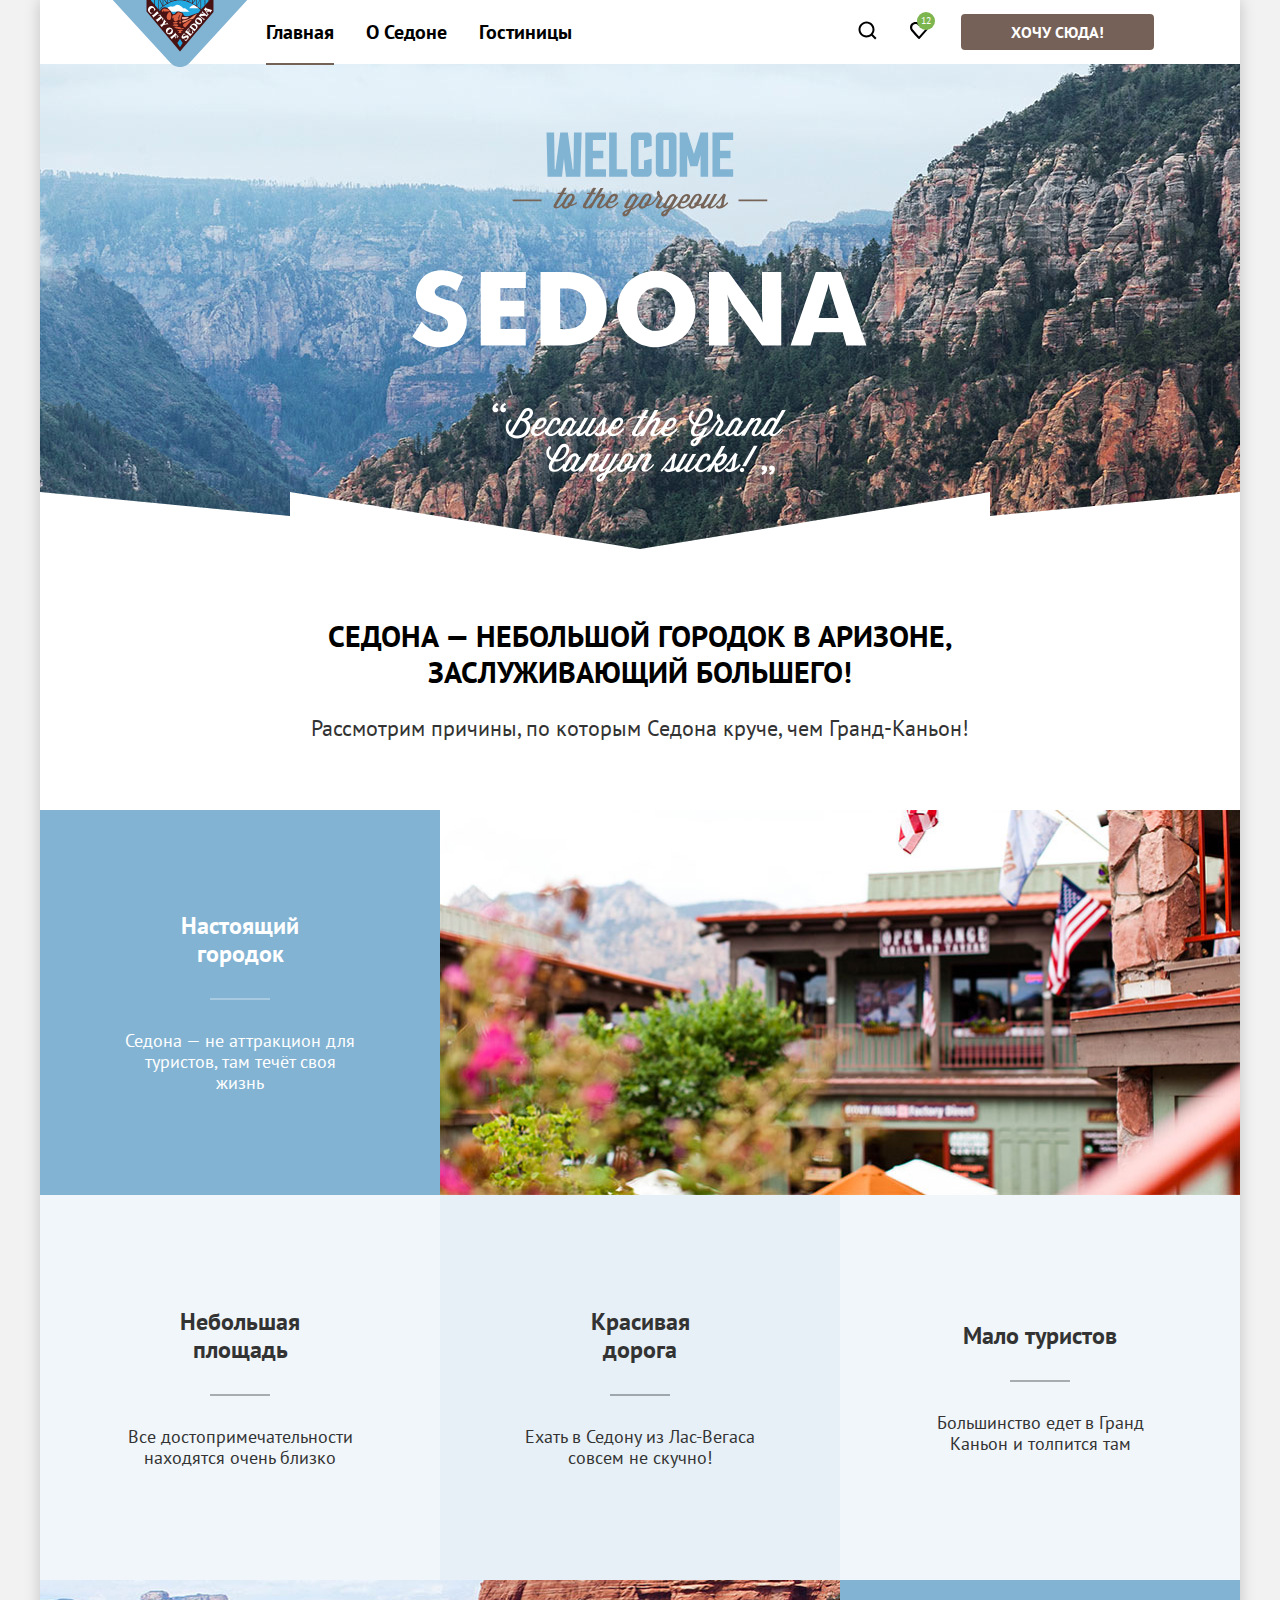
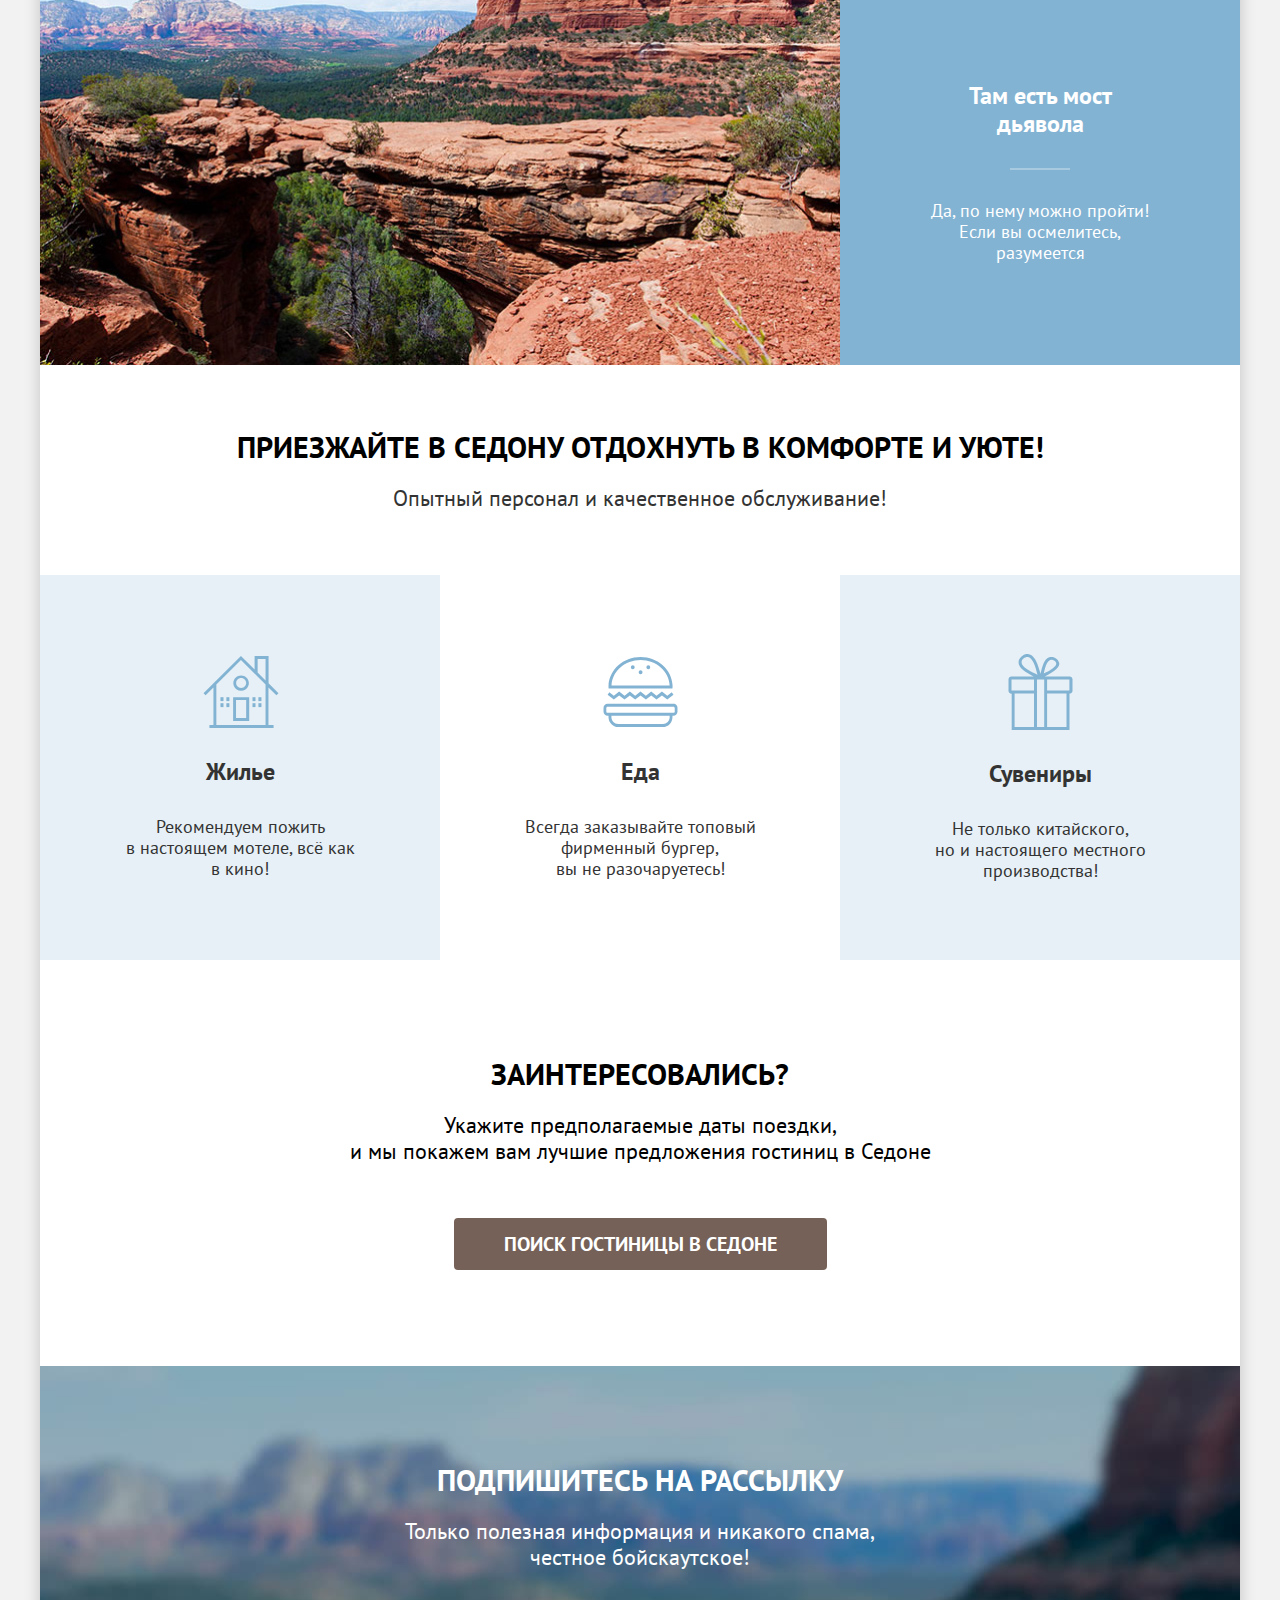
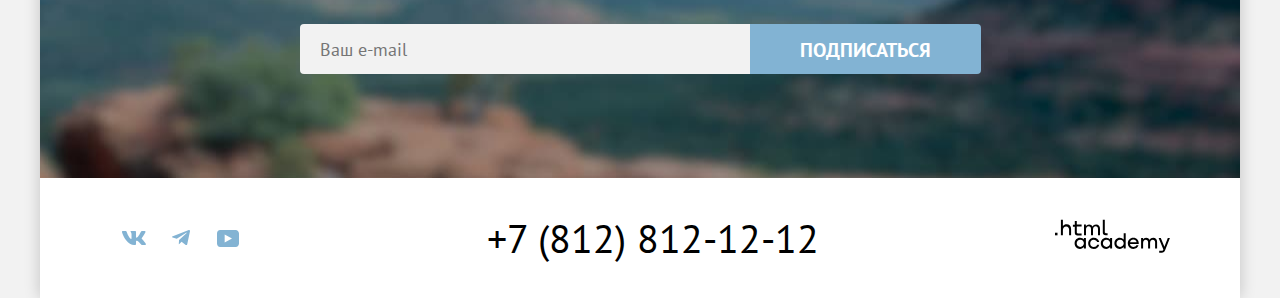
==== commit a774b6f2: "Правки по критериям" ====
--- a/index.html
+++ b/index.html
@@ -267,7 +267,7 @@
       <form action="#" class="modal-form">
         <h4 class="text-heading-2">Поиск гостиницы в Седоне</h4>
         <div class="modal-form-date-group modal-form-group">
-          <label for="input-date-from" class="text-heading-4">
+          <label for="input-date-from" class="label text-heading-4">
             Дата заезда:
           </label>
           <div class="modal-form-input-group">
@@ -278,7 +278,7 @@
           </div>
         </div>
         <div class="modal-form-date-group modal-form-group">
-          <label for="input-date-to" class="text-heading-4">
+          <label for="input-date-to" class="label text-heading-4">
             Дата выезда:
           </label>
           <div class="modal-form-input-group">
@@ -289,7 +289,7 @@
           </div>
         </div>
         <div class="modal-form-person-group modal-form-group">
-          <label for="input-person-count" class="text-heading-4">
+          <label for="input-person-count" class="label text-heading-4">
             Взрослые:
           </label>
           <div class="modal-from-input-group">
@@ -305,8 +305,8 @@
           </div>
         </div>
         <div class="modal-form-person-group modal-form-group">
-          <label for="input-child-count" class="label-with-tooltip text-heading-4">
-            <span class="label-text">Дети:</span>
+          <span class="label label-with-tooltip text-heading-4">
+            <label for="input-child-count" class="label-text">Дети:</label>
             <span class="tooltip">
               <button class="tooltip-button" type="button">
                 <svg width="26" height="26" viewBox="0 0 26 26" fill="none" xmlns="http://www.w3.org/2000/svg">
@@ -316,7 +316,7 @@
               </button>
               <span class="tooltip-text">Укажите количество детей, которые будут с&nbsp;вами, возраст которых от&nbsp;6&nbsp;до&nbsp;18&nbsp;лет. Дети до&nbsp;6&nbsp;лет размещаются бесплатно.</span>
             </span>
-          </label>
+          </span>
           <div class="modal-from-input-group">
             <button type="button">
               <span class="visually-hidden">Уменьшить количество детей</span>
--- a/css/index.css
+++ b/css/index.css
@@ -12,6 +12,356 @@
   font-weight: 700;
   font-style: normal;
   font-display: swap;
+}
+
+/*! normalize.css v8.0.1 | MIT License | github.com/necolas/normalize.css */
+
+/* Document
+   ========================================================================== */
+
+/**
+ * 1. Correct the line height in all browsers.
+ * 2. Prevent adjustments of font size after orientation changes in iOS.
+ */
+
+html {
+  line-height: 1.15; /* 1 */
+  -webkit-text-size-adjust: 100%; /* 2 */
+}
+
+/* Sections
+   ========================================================================== */
+
+/**
+ * Remove the margin in all browsers.
+ */
+
+body {
+  margin: 0;
+}
+
+/**
+ * Render the `main` element consistently in IE.
+ */
+
+main {
+  display: block;
+}
+
+/**
+ * Correct the font size and margin on `h1` elements within `section` and
+ * `article` contexts in Chrome, Firefox, and Safari.
+ */
+
+h1 {
+  font-size: 2em;
+  margin: 0.67em 0;
+}
+
+/* Grouping content
+   ========================================================================== */
+
+/**
+ * 1. Add the correct box sizing in Firefox.
+ * 2. Show the overflow in Edge and IE.
+ */
+
+hr {
+  box-sizing: content-box; /* 1 */
+  height: 0; /* 1 */
+  overflow: visible; /* 2 */
+}
+
+/**
+ * 1. Correct the inheritance and scaling of font size in all browsers.
+ * 2. Correct the odd `em` font sizing in all browsers.
+ */
+
+pre {
+  font-family: monospace, monospace; /* 1 */
+  font-size: 1em; /* 2 */
+}
+
+/* Text-level semantics
+   ========================================================================== */
+
+/**
+ * Remove the gray background on active links in IE 10.
+ */
+
+a {
+  background-color: transparent;
+}
+
+/**
+ * 1. Remove the bottom border in Chrome 57-
+ * 2. Add the correct text decoration in Chrome, Edge, IE, Opera, and Safari.
+ */
+
+abbr[title] {
+  border-bottom: none; /* 1 */
+  text-decoration: underline; /* 2 */
+  text-decoration: underline dotted; /* 2 */
+}
+
+/**
+ * Add the correct font weight in Chrome, Edge, and Safari.
+ */
+
+b,
+strong {
+  font-weight: bolder;
+}
+
+/**
+ * 1. Correct the inheritance and scaling of font size in all browsers.
+ * 2. Correct the odd `em` font sizing in all browsers.
+ */
+
+code,
+kbd,
+samp {
+  font-family: monospace, monospace; /* 1 */
+  font-size: 1em; /* 2 */
+}
+
+/**
+ * Add the correct font size in all browsers.
+ */
+
+small {
+  font-size: 80%;
+}
+
+/**
+ * Prevent `sub` and `sup` elements from affecting the line height in
+ * all browsers.
+ */
+
+sub,
+sup {
+  font-size: 75%;
+  line-height: 0;
+  position: relative;
+  vertical-align: baseline;
+}
+
+sub {
+  bottom: -0.25em;
+}
+
+sup {
+  top: -0.5em;
+}
+
+/* Embedded content
+   ========================================================================== */
+
+/**
+ * Remove the border on images inside links in IE 10.
+ */
+
+img {
+  border-style: none;
+}
+
+/* Forms
+   ========================================================================== */
+
+/**
+ * 1. Change the font styles in all browsers.
+ * 2. Remove the margin in Firefox and Safari.
+ */
+
+button,
+input,
+optgroup,
+select,
+textarea {
+  font-family: inherit; /* 1 */
+  font-size: 100%; /* 1 */
+  line-height: 1.15; /* 1 */
+  margin: 0; /* 2 */
+}
+
+/**
+ * Show the overflow in IE.
+ * 1. Show the overflow in Edge.
+ */
+
+button,
+input { /* 1 */
+  overflow: visible;
+}
+
+/**
+ * Remove the inheritance of text transform in Edge, Firefox, and IE.
+ * 1. Remove the inheritance of text transform in Firefox.
+ */
+
+button,
+select { /* 1 */
+  text-transform: none;
+}
+
+/**
+ * Correct the inability to style clickable types in iOS and Safari.
+ */
+
+button,
+[type="button"],
+[type="reset"],
+[type="submit"] {
+  -webkit-appearance: button;
+}
+
+/**
+ * Remove the inner border and padding in Firefox.
+ */
+
+button::-moz-focus-inner,
+[type="button"]::-moz-focus-inner,
+[type="reset"]::-moz-focus-inner,
+[type="submit"]::-moz-focus-inner {
+  border-style: none;
+  padding: 0;
+}
+
+/**
+ * Restore the focus styles unset by the previous rule.
+ */
+
+button:-moz-focusring,
+[type="button"]:-moz-focusring,
+[type="reset"]:-moz-focusring,
+[type="submit"]:-moz-focusring {
+  outline: 1px dotted ButtonText;
+}
+
+/**
+ * Correct the padding in Firefox.
+ */
+
+fieldset {
+  padding: 0.35em 0.75em 0.625em;
+}
+
+/**
+ * 1. Correct the text wrapping in Edge and IE.
+ * 2. Correct the color inheritance from `fieldset` elements in IE.
+ * 3. Remove the padding so developers are not caught out when they zero out
+ *    `fieldset` elements in all browsers.
+ */
+
+legend {
+  box-sizing: border-box; /* 1 */
+  color: inherit; /* 2 */
+  display: table; /* 1 */
+  max-width: 100%; /* 1 */
+  padding: 0; /* 3 */
+  white-space: normal; /* 1 */
+}
+
+/**
+ * Add the correct vertical alignment in Chrome, Firefox, and Opera.
+ */
+
+progress {
+  vertical-align: baseline;
+}
+
+/**
+ * Remove the default vertical scrollbar in IE 10+.
+ */
+
+textarea {
+  overflow: auto;
+}
+
+/**
+ * 1. Add the correct box sizing in IE 10.
+ * 2. Remove the padding in IE 10.
+ */
+
+[type="checkbox"],
+[type="radio"] {
+  box-sizing: border-box; /* 1 */
+  padding: 0; /* 2 */
+}
+
+/**
+ * Correct the cursor style of increment and decrement buttons in Chrome.
+ */
+
+[type="number"]::-webkit-inner-spin-button,
+[type="number"]::-webkit-outer-spin-button {
+  height: auto;
+}
+
+/**
+ * 1. Correct the odd appearance in Chrome and Safari.
+ * 2. Correct the outline style in Safari.
+ */
+
+[type="search"] {
+  -webkit-appearance: textfield; /* 1 */
+  outline-offset: -2px; /* 2 */
+}
+
+/**
+ * Remove the inner padding in Chrome and Safari on macOS.
+ */
+
+[type="search"]::-webkit-search-decoration {
+  -webkit-appearance: none;
+}
+
+/**
+ * 1. Correct the inability to style clickable types in iOS and Safari.
+ * 2. Change font properties to `inherit` in Safari.
+ */
+
+::-webkit-file-upload-button {
+  -webkit-appearance: button; /* 1 */
+  font: inherit; /* 2 */
+}
+
+/* Interactive
+   ========================================================================== */
+
+/*
+ * Add the correct display in Edge, IE 10+, and Firefox.
+ */
+
+details {
+  display: block;
+}
+
+/*
+ * Add the correct display in all browsers.
+ */
+
+summary {
+  display: list-item;
+}
+
+/* Misc
+   ========================================================================== */
+
+/**
+ * Add the correct display in IE 10+.
+ */
+
+template {
+  display: none;
+}
+
+/**
+ * Add the correct display in IE 10.
+ */
+
+[hidden] {
+  display: none;
 }
 
 * {
@@ -97,6 +447,7 @@
   display: flex;
   flex-direction: column;
   position: relative;
+  min-height: 100%;
   width: 1200px;
   margin: 0 auto;
   box-shadow: 0 0 15px rgba(0, 0, 0, 0.2);
@@ -203,7 +554,6 @@
   font-weight: 700;
   font-size: 24px;
   line-height: 28px;
-  text-transform: uppercase;
 }
 
 .text-heading-3-uppercase {
@@ -249,13 +599,12 @@
 
 input::-webkit-outer-spin-button,
 input::-webkit-inner-spin-button {
-  /* display: none; <- Crashes Chrome on hover */
   -webkit-appearance: none;
-  margin: 0; /* <-- Apparently some margin are still there even though it's hidden */
+  margin: 0;
 }
 
 input[type=number] {
-  -moz-appearance:textfield; /* Firefox */
+  -moz-appearance:textfield;
 }
 
 header.page-header {
@@ -267,6 +616,7 @@
   display: flex;
   justify-content: space-between;
   align-items: center;
+  z-index: 1;
 }
 
 header.page-header .navigation {
@@ -435,8 +785,10 @@
   height: 120px;
   padding: 0 70px;
   display: flex;
+  flex-shrink: 0;
   align-items: center;
   justify-content: space-between;
+  background-color: var(--main-bg-color);
 }
 
 footer.page-footer .socials {
@@ -571,20 +923,20 @@
   margin-bottom: 24px;
 }
 
-.modal-window .modal-form .modal-form-group label {
+.modal-window .modal-form .modal-form-group .label {
   display: block;
   width: 137px;
   height: 48px;
   line-height: 48px;
 }
 
-.modal-window .modal-form .modal-form-group label.label-with-tooltip {
+.modal-window .modal-form .modal-form-group .label-with-tooltip {
   display: flex;
   align-items: center;
   justify-content: flex-start;
 }
 
-.modal-window .modal-form .modal-form-group label .label-text {
+.modal-window .modal-form .modal-form-group .label-text {
   margin-right: 10px;
 }
 
@@ -767,6 +1119,7 @@
 }
 
 main {
+  flex: 1 0 auto;
   background-color: var(--main-bg-color);
 }
 
@@ -864,13 +1217,11 @@
   width: 235px;
 }
 
-ul.advantages-list .advantages-item .advantages-item-title,
-ul.advantages-list .advantages-item .advantages-item-title {
+ul.advantages-list .advantages-item {
   color: var(--text-basic-color);
 }
 
-ul.advantages-list .advantages-item .advantages-item-description,
-ul.advantages-list .advantages-item .advantages-item-description {
+ul.advantages-list .advantages-item {
   color: var(--text-second-color);
 }
 
@@ -1264,8 +1615,8 @@
   border-radius: 4px;
 }
 
-section.catalog .catalog-items .catalog-item h4 {
-  margin: 0;
+.catalog-item h4 {
+  width: 100%;
 }
 
 section.catalog .catalog-items .catalog-item .left-block,
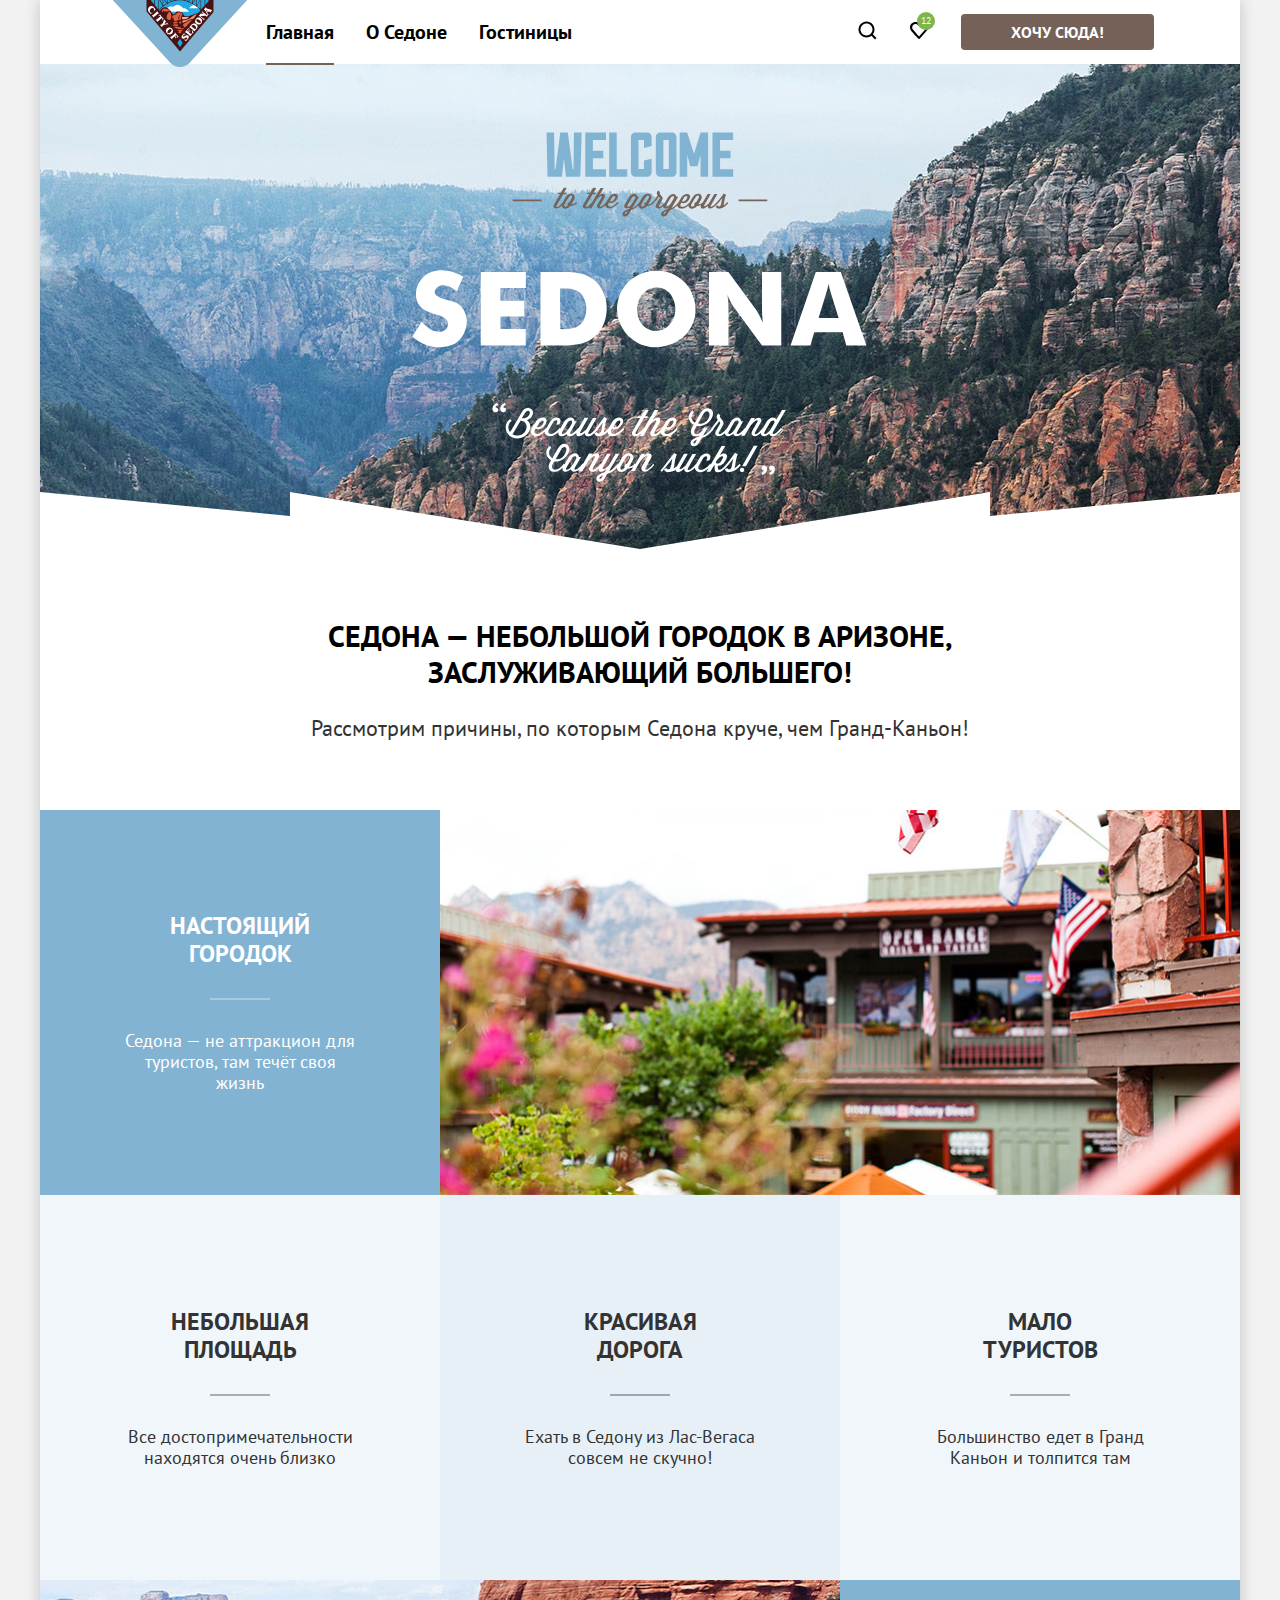
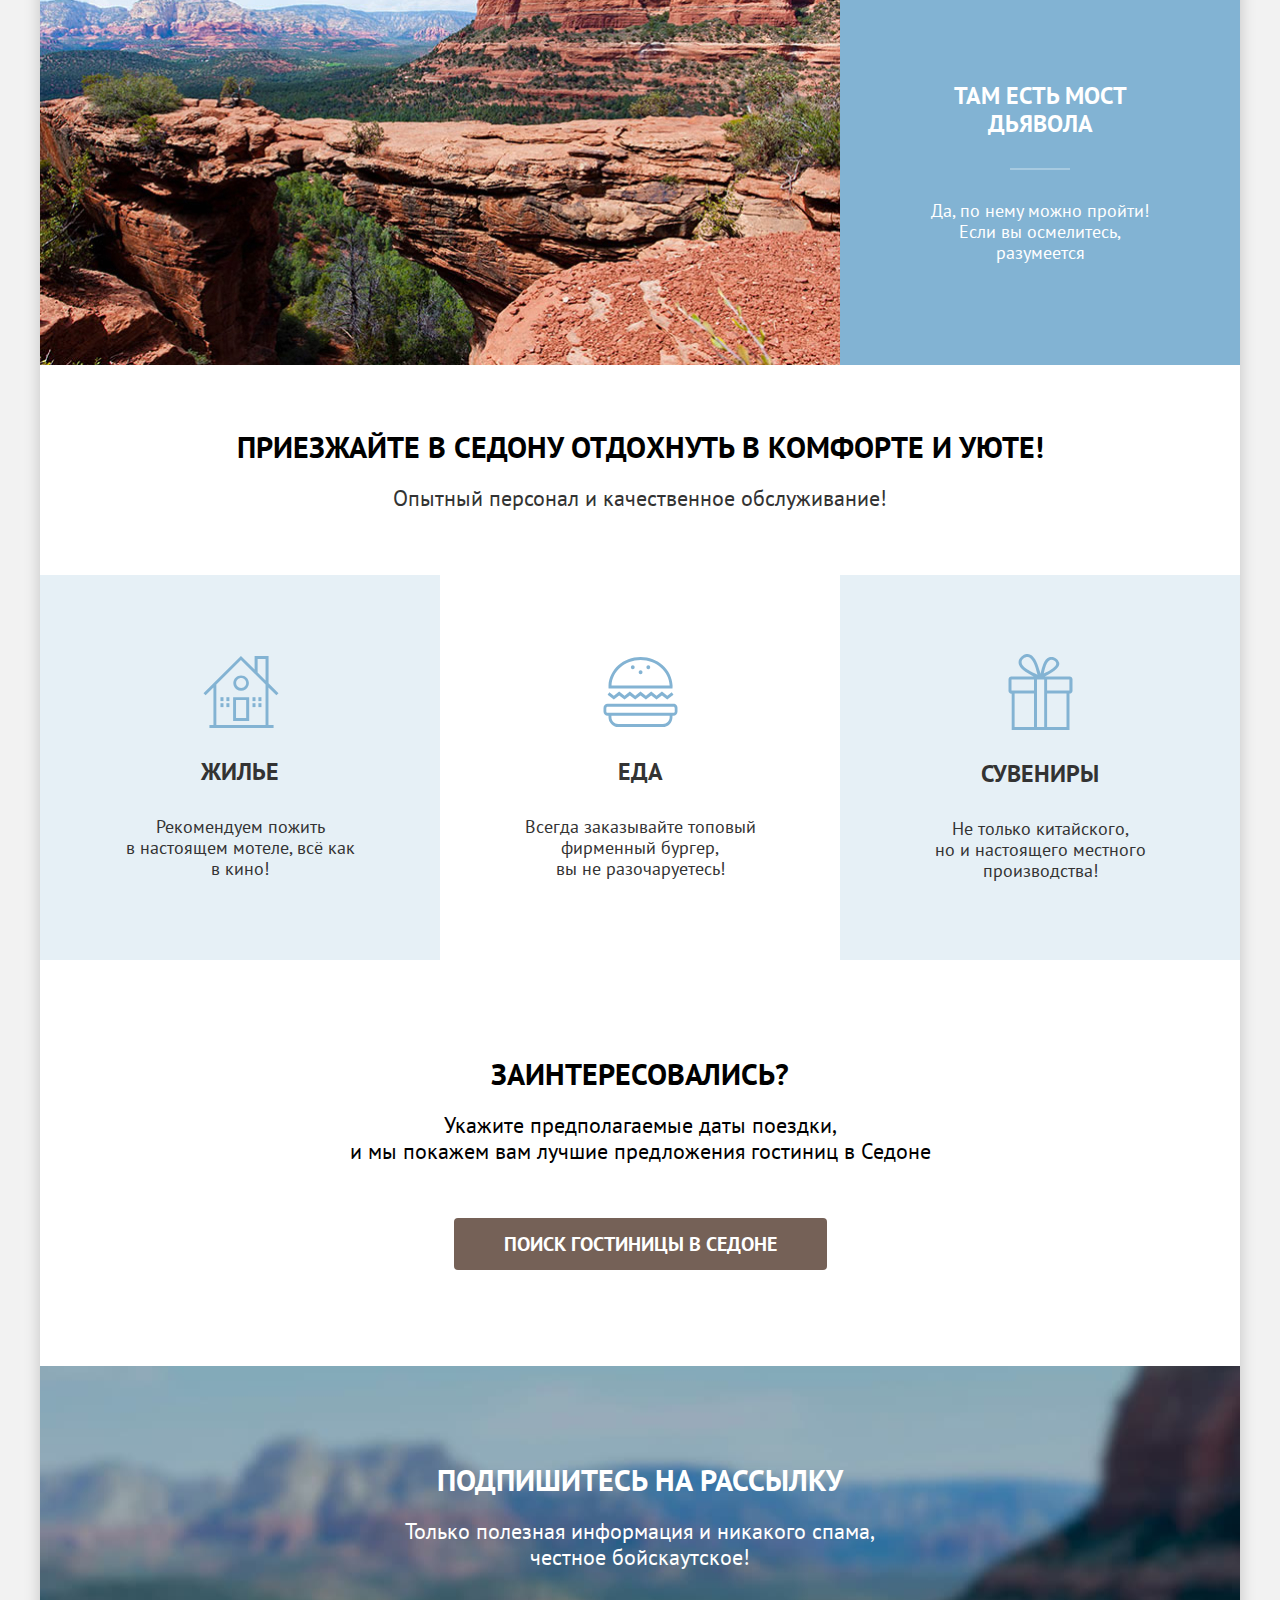
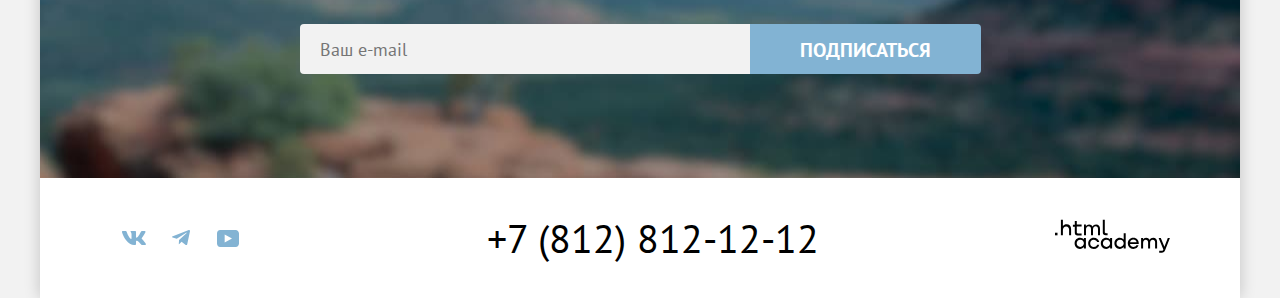
==== commit 4db078bd: "Uppercase в heading-3" ====
--- a/index.html
+++ b/index.html
@@ -84,7 +84,7 @@
         <ul class="advantages-list">
           <li class="advantages-item-with-image">
             <div class="advantages-item first-type">
-              <h4 class="advantages-item-title text-heading-3">
+              <h4 class="advantages-item-title text-heading-3-uppercase">
                 Настоящий городок
               </h4>
               <div class="advantages-item-line"></div>
@@ -93,21 +93,21 @@
             <img src="images/advantage-image-1.jpg" alt="Город седона">
           </li>
           <li class="advantages-item second-type">
-            <h4 class="advantages-item-title text-heading-3">
+            <h4 class="advantages-item-title text-heading-3-uppercase">
               Небольшая площадь
             </h4>
             <div class="advantages-item-line"></div>
             <p class="advantages-item-description text-block">Все достопримечательности находятся очень близко</p>
           </li>
           <li class="advantages-item third-type">
-            <h4 class="advantages-item-title text-heading-3">
+            <h4 class="advantages-item-title text-heading-3-uppercase">
               Красивая дорога
             </h4>
             <div class="advantages-item-line"></div>
             <p class="advantages-item-description text-block">Ехать в&nbsp;Седону из&nbsp;Лас-Вегаса совсем не&nbsp;скучно!</p>
           </li>
           <li class="advantages-item second-type">
-            <h4 class="advantages-item-title text-heading-3">
+            <h4 class="advantages-item-title text-heading-3-uppercase">
               Мало туристов
             </h4>
             <div class="advantages-item-line"></div>
@@ -116,7 +116,7 @@
           <li class="advantages-item-with-image">
             <img src="images/advantage-image-2.jpg" alt="Мост дьявола">
             <div class="advantages-item first-type">
-              <h4 class="advantages-item-title text-heading-3">
+              <h4 class="advantages-item-title text-heading-3-uppercase">
                 Там есть мост дьявола
               </h4>
               <div class="advantages-item-line"></div>
@@ -149,7 +149,7 @@
               <path d="M53.508 47.2H50.496V51.1H53.508V47.2Z" fill="#83B3D3"/>
               <path d="M59.4317 47.2H56.4197V51.1H59.4317V47.2Z" fill="#83B3D3"/>
             </svg>
-            <h4 class="advantages-item-title text-heading-3">
+            <h4 class="advantages-item-title text-heading-3-uppercase">
               Жилье
             </h4>
             <p class="advantages-item-description text-block">Рекомендуем пожить в&nbsp;настоящем мотеле, всё как в&nbsp;кино!</p>
@@ -163,7 +163,7 @@
               <path d="M30.7734 13.2C31.8254 13.2 32.6782 12.3046 32.6782 11.2C32.6782 10.0954 31.8254 9.2 30.7734 9.2C29.7214 9.2 28.8686 10.0954 28.8686 11.2C28.8686 12.3046 29.7214 13.2 30.7734 13.2Z" fill="#83B3D3"/>
               <path d="M46.3123 13.2C47.3643 13.2 48.2171 12.3046 48.2171 11.2C48.2171 10.0954 47.3643 9.2 46.3123 9.2C45.2604 9.2 44.4076 10.0954 44.4076 11.2C44.4076 12.3046 45.2604 13.2 46.3123 13.2Z" fill="#83B3D3"/>
             </svg>
-            <h4 class="advantages-item-title text-heading-3">
+            <h4 class="advantages-item-title text-heading-3-uppercase">
               Еда
             </h4>
             <p class="advantages-item-description text-block">Всегда заказывайте топовый фирменный бургер, вы&nbsp;не&nbsp;разочаруетесь!</p>
@@ -172,7 +172,7 @@
             <svg width="76" height="76" viewBox="0 0 76 76" fill="none" xmlns="http://www.w3.org/2000/svg">
               <path d="M67.6 22.4625H67.5H42.8C56.6 15.5576 57.7 11.1546 57.2 8.75288C56 4.75007 51.5 1.74797 47.2 3.34909C41.6 5.45056 40.1 13.7564 38.6 19.7606C36.6 13.6563 34.8 5.95091 30.4 2.04818C29.1 0.947407 27.3 -0.253434 24.6 0.0467764C20.6 0.447057 14.8 5.45056 17.1 11.0545C19.4 16.4583 26.8 19.8607 31.7 22.5626H9.7H9.4C7.8 22.5626 6.5 23.8635 6.5 25.4646V36.7725C6.5 38.3736 7.8 39.6745 9.4 39.6745H9.7V72.9979V75.3996V76H67.5V75.4996V72.9979V39.5745H67.6C69.2 39.5745 70.5 38.2736 70.5 36.6724V25.3645C70.5 23.7634 69.2 22.4625 67.6 22.4625ZM48.9 5.85084C51 5.55063 53.9 7.15176 54.2 9.05309C54.6 11.8551 50.8 14.3568 49.1 15.4576C46.6 17.1588 44.2 18.0594 41.8 19.5604C42.7 15.8579 44.3 6.55133 48.9 5.85084ZM26 15.8579C23.8 14.3568 19.5 11.4548 19.6 8.05239C19.7 4.44986 25.3 1.44776 28.4 4.14965C32.3 7.55203 34.1 15.2574 35.5 20.7613C32.3 19.2602 29.2 17.9593 26 15.8579ZM32 72.9979H12.6V39.5745H32V72.9979ZM32 36.4723H9.5V25.4646H32V36.4723ZM42.2 36.4723V39.4744V72.9979H35V39.5745V36.5724V25.5647H42.2V36.4723ZM64.5 72.9979H45.1V39.5745H64.5V72.9979ZM67.4 36.4723H45.1V25.4646H67.4V36.4723Z" fill="#83B3D3"/>
             </svg>
-            <h4 class="advantages-item-title text-heading-3">
+            <h4 class="advantages-item-title text-heading-3-uppercase">
               Сувениры
             </h4>
             <p class="advantages-item-description text-block">Не&nbsp;только китайского, но&nbsp;и&nbsp;настоящего местного производства!</p>
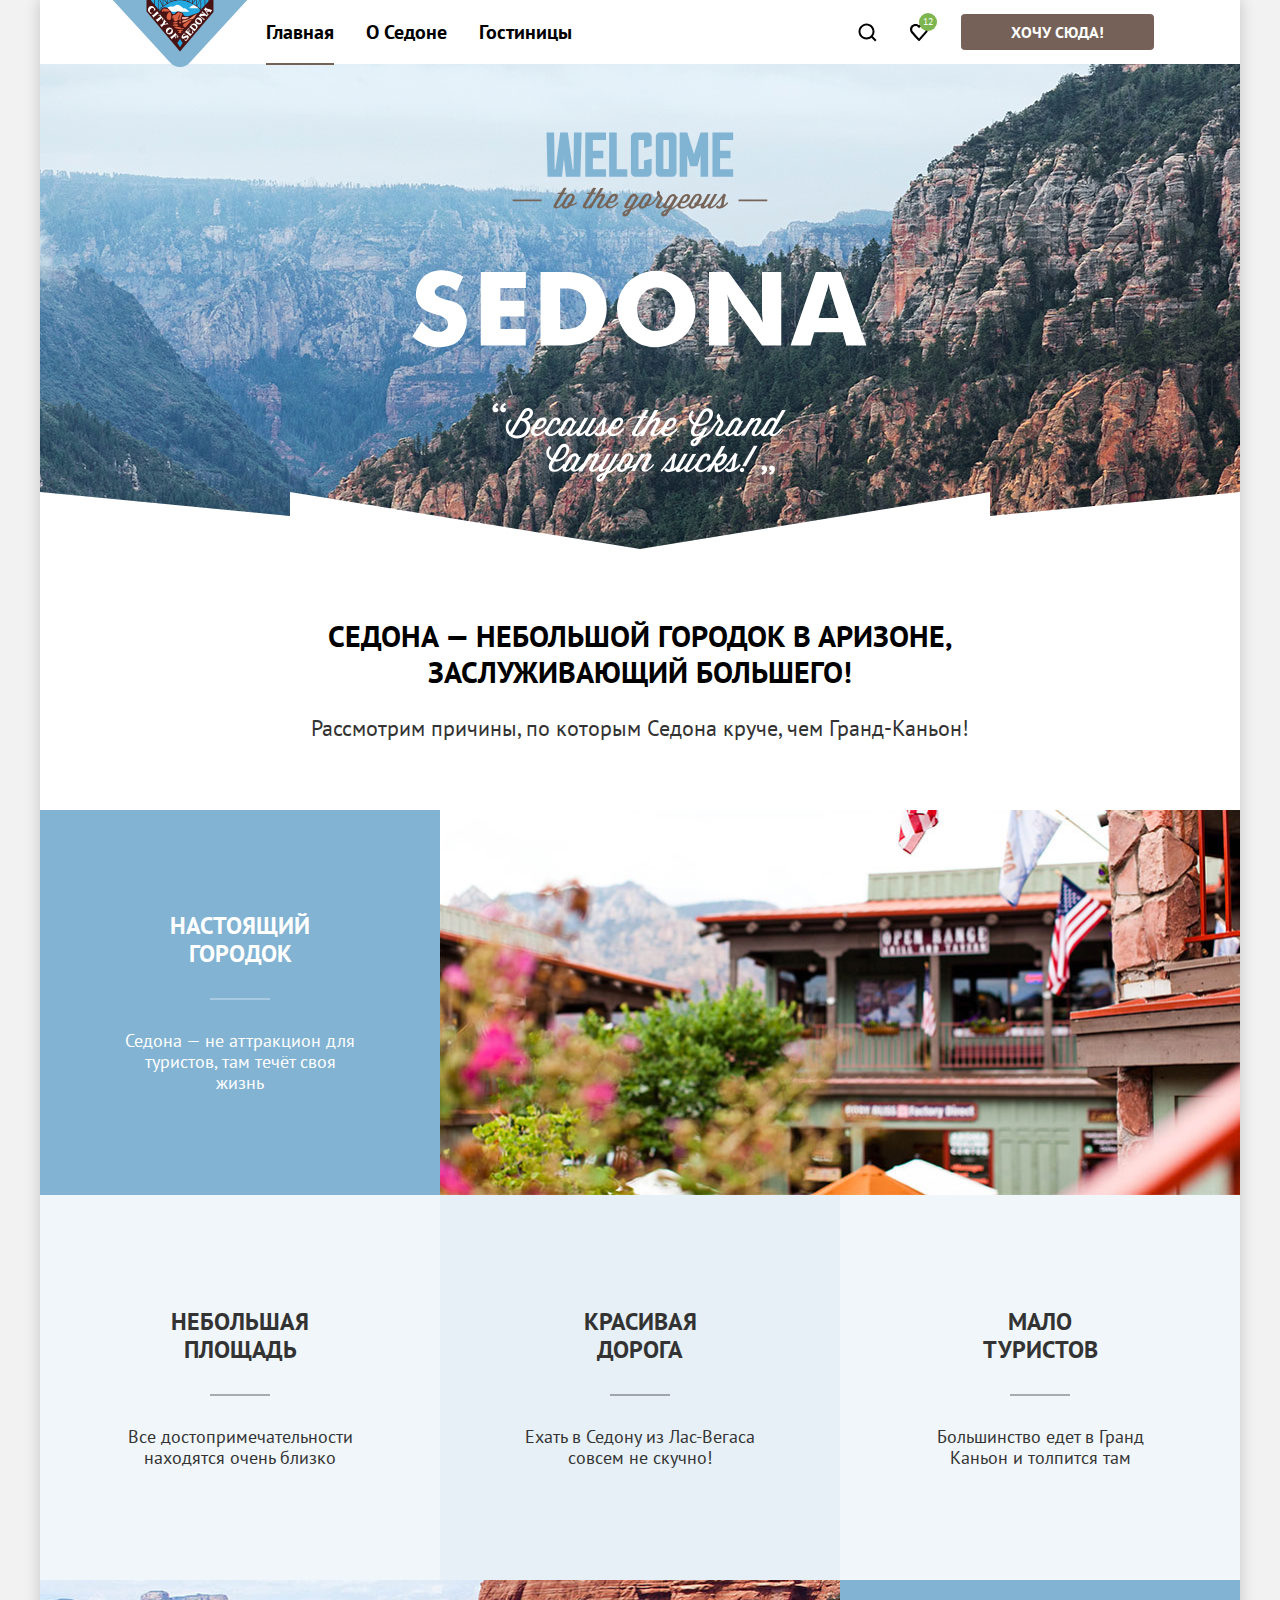
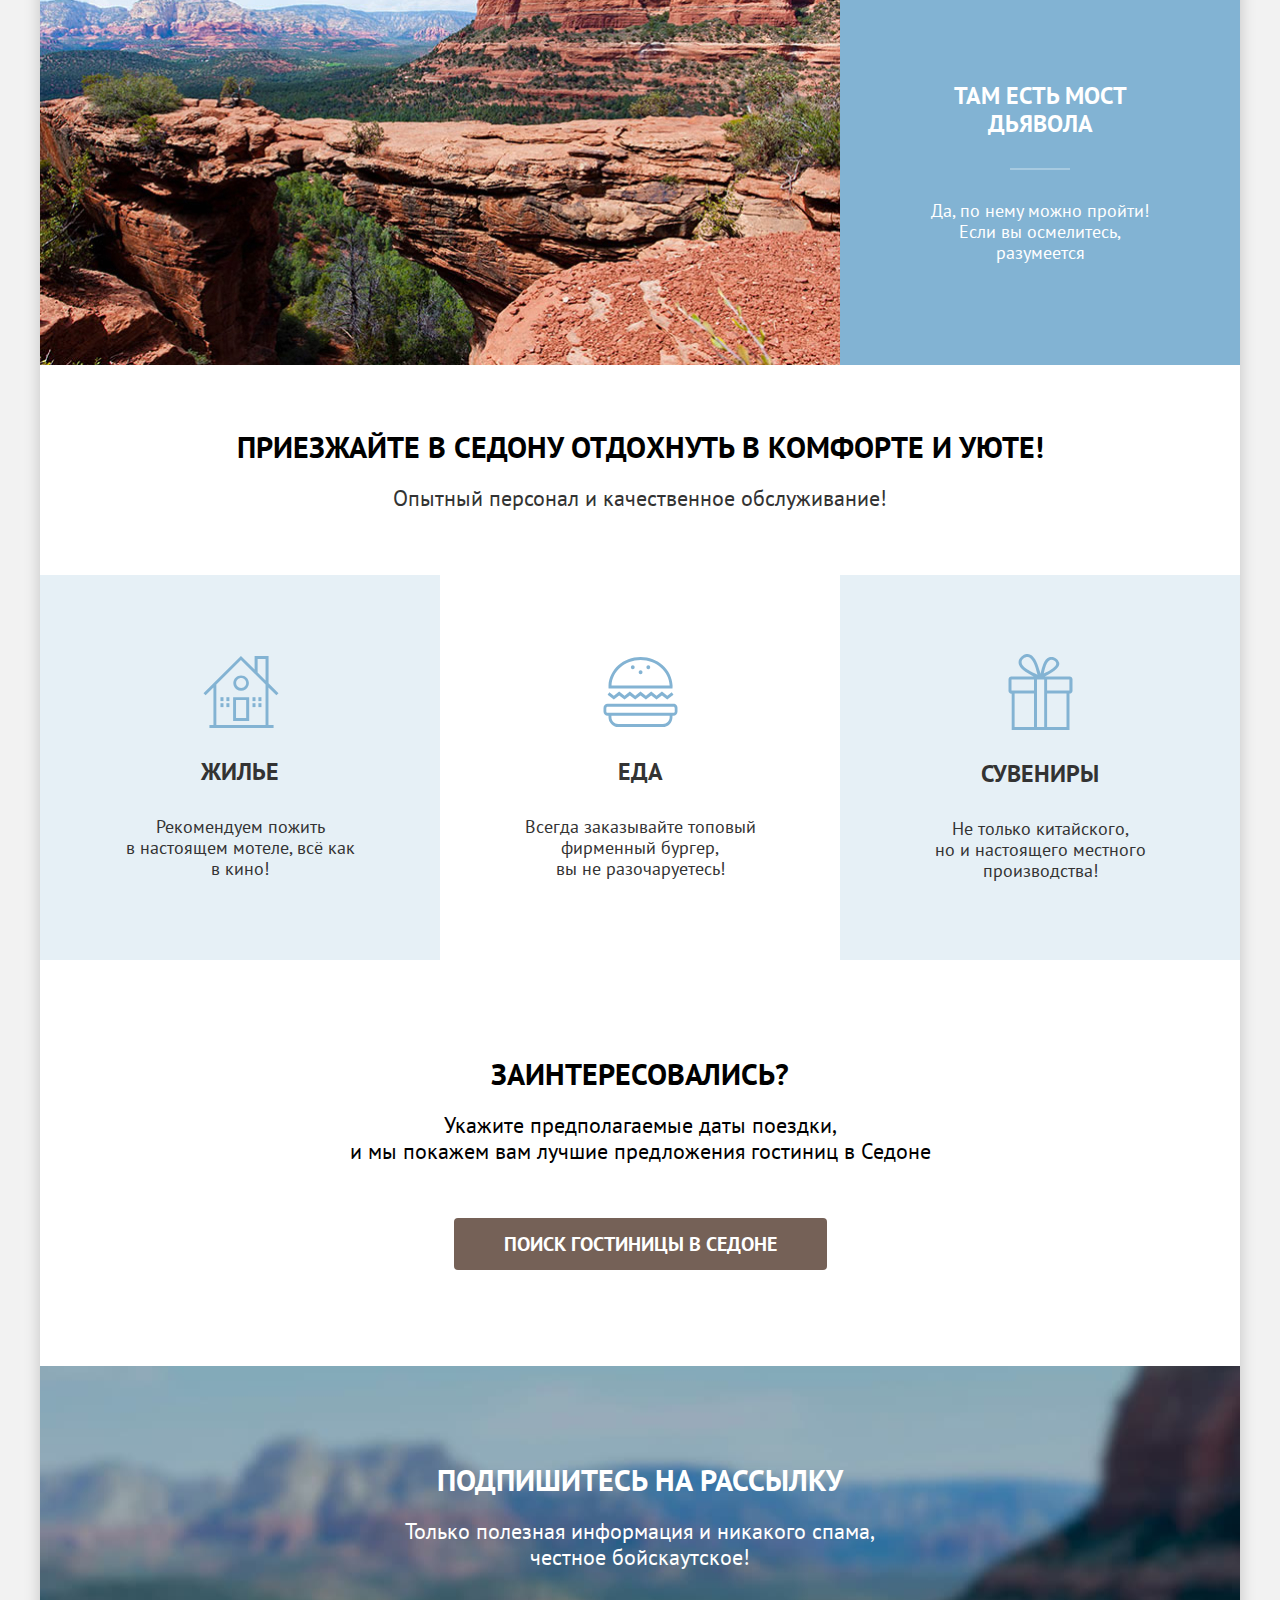
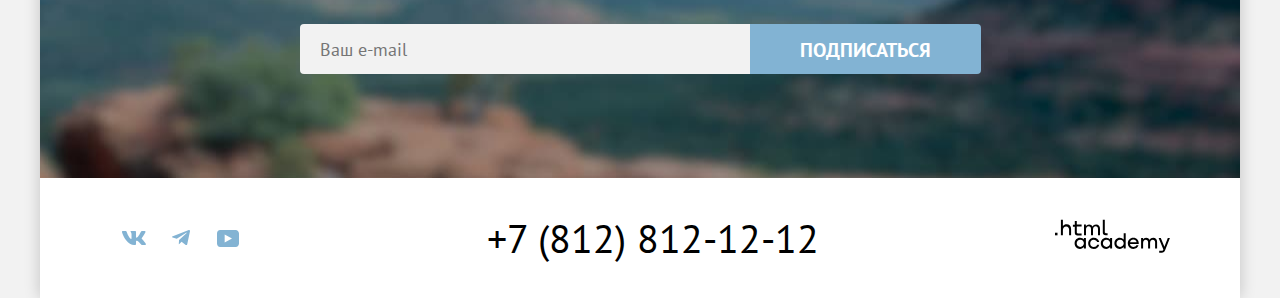
==== commit d3d6d40a: "Правки по критериям Доступности" ====
--- a/index.html
+++ b/index.html
@@ -26,7 +26,7 @@
 
   <div class="container">
     <header class="page-header" data-test="header">
-      <img class="logo" src="images/logo.svg" alt="Логотип Седона" width="140" height="70">
+      <div class="logo"></div>
       <nav class="navigation">
         <ul class="navigation-list">
           <li class="navigation-item">
@@ -136,7 +136,7 @@
       <section class="extra-advantages">
         <ul class="advantages-list">
           <li class="advantages-item with-icon third-type">
-            <svg width="77" height="72" viewBox="0 0 77 72" fill="none" xmlns="http://www.w3.org/2000/svg">
+            <svg width="77" height="72" viewBox="0 0 77 72" fill="none" xmlns="http://www.w3.org/2000/svg" aria-label="Дом">
               <path d="M31.1185 65H47.1827V41.2H31.1185V65ZM34.0301 44.1H44.1707V62.1H34.0301V44.1Z" fill="#83B3D3"/>
               <path d="M74.3916 39.3L76.5 37.2L66.5602 27.3V0H52.6044V13.6L38.9498 0L1.5 37.2L3.60843 39.3L11.4398 31.5V69.1H7.42369V72H71.5803V69.1H66.4598V31.5L74.3916 39.3ZM63.5482 69.1H14.3514V28.5L38.9498 4.1L63.5482 28.5V69.1ZM63.5482 24.4L55.6165 16.5V2.9H63.5482V24.4Z" fill="#83B3D3"/>
               <path d="M31.3193 27.1C31.3193 31.4 34.8333 34.8 39.0502 34.8C43.3675 34.8 46.8815 31.3 46.8815 27.1C46.8815 22.8 43.3675 19.4 39.0502 19.4C34.8333 19.4 31.3193 22.8 31.3193 27.1ZM39.1506 22.1C41.8614 22.1 44.1707 24.3 44.1707 27C44.1707 29.7 41.9618 31.9 39.1506 31.9C36.4398 31.9 34.1305 29.7 34.1305 27C34.1305 24.3 36.3394 22.1 39.1506 22.1Z" fill="#83B3D3"/>
@@ -155,7 +155,7 @@
             <p class="advantages-item-description text-block">Рекомендуем пожить в&nbsp;настоящем мотеле, всё как в&nbsp;кино!</p>
           </li>
           <li class="advantages-item with-icon">
-            <svg width="76" height="72" viewBox="0 0 76 72" fill="none" xmlns="http://www.w3.org/2000/svg">
+            <svg width="76" height="72" viewBox="0 0 76 72" fill="none" xmlns="http://www.w3.org/2000/svg" aria-label="Бургер">
               <path d="M71.5757 47.7H5.6103C3.30452 47.7 1.5 49.6 1.5 52V55.5C1.5 57.9 3.40477 59.8 5.6103 59.8H6.51257V60.9C6.51257 66.4 10.8234 71 16.1367 71H60.8488C66.1621 71 70.4729 66.5 70.4729 60.9V59.8H71.3752C73.681 59.8 75.4855 57.9 75.4855 55.5V52C75.686 49.7 73.7812 47.7 71.5757 47.7ZM67.6659 60.9C67.6659 64.8 64.6583 67.9 60.949 67.9H16.1367C12.4274 67.9 9.41985 64.7 9.41985 60.9V59.8H67.6659V60.9ZM72.7787 55.5C72.7787 56.2 72.1772 56.8 71.5757 56.8H5.51005C4.80829 56.8 4.30704 56.2 4.30704 55.5V52C4.30704 51.3 4.90854 50.7 5.51005 50.7H71.4754C72.1772 50.7 72.6784 51.3 72.6784 52C72.7787 52 72.7787 55.5 72.7787 55.5Z" fill="#83B3D3"/>
               <path d="M17.1392 39.4L22.5528 43.5L27.8661 39.4L33.1794 43.5L38.4927 39.4L43.9063 43.5L49.2196 39.4L54.5329 43.5L59.9465 39.4L65.2598 43.5L71.4754 38.8L69.7711 36.3L65.2598 39.7L59.9465 35.6L54.5329 39.7L49.2196 35.6L43.9063 39.7L38.4927 35.6L33.1794 39.7L27.8661 35.6L22.5528 39.7L17.1392 35.6L11.8259 39.7L7.31458 36.3L5.6103 38.8L11.8259 43.5L17.1392 39.4Z" fill="#83B3D3"/>
               <path d="M9.52011 32.5H70.4729C70.4729 31.9 70.5732 31.3 70.5732 30.6C70.5732 30.2 70.5732 29.8 70.5732 29.4C69.8714 13.7 55.8362 1 38.593 1C21.2495 1 7.21432 13.7 6.51257 29.5C6.51257 29.9 6.51257 30.3 6.51257 30.7C6.51257 31.3 6.50815 31.9 6.6084 32.5H9.52011ZM38.593 4C54.2322 4 67.0644 15.3 67.6659 29.5H9.52011C10.1216 15.4 22.9538 4 38.593 4Z" fill="#83B3D3"/>
@@ -169,7 +169,7 @@
             <p class="advantages-item-description text-block">Всегда заказывайте топовый фирменный бургер, вы&nbsp;не&nbsp;разочаруетесь!</p>
           </li>
           <li class="advantages-item with-icon third-type">
-            <svg width="76" height="76" viewBox="0 0 76 76" fill="none" xmlns="http://www.w3.org/2000/svg">
+            <svg width="76" height="76" viewBox="0 0 76 76" fill="none" xmlns="http://www.w3.org/2000/svg" aria-label="Подарок">
               <path d="M67.6 22.4625H67.5H42.8C56.6 15.5576 57.7 11.1546 57.2 8.75288C56 4.75007 51.5 1.74797 47.2 3.34909C41.6 5.45056 40.1 13.7564 38.6 19.7606C36.6 13.6563 34.8 5.95091 30.4 2.04818C29.1 0.947407 27.3 -0.253434 24.6 0.0467764C20.6 0.447057 14.8 5.45056 17.1 11.0545C19.4 16.4583 26.8 19.8607 31.7 22.5626H9.7H9.4C7.8 22.5626 6.5 23.8635 6.5 25.4646V36.7725C6.5 38.3736 7.8 39.6745 9.4 39.6745H9.7V72.9979V75.3996V76H67.5V75.4996V72.9979V39.5745H67.6C69.2 39.5745 70.5 38.2736 70.5 36.6724V25.3645C70.5 23.7634 69.2 22.4625 67.6 22.4625ZM48.9 5.85084C51 5.55063 53.9 7.15176 54.2 9.05309C54.6 11.8551 50.8 14.3568 49.1 15.4576C46.6 17.1588 44.2 18.0594 41.8 19.5604C42.7 15.8579 44.3 6.55133 48.9 5.85084ZM26 15.8579C23.8 14.3568 19.5 11.4548 19.6 8.05239C19.7 4.44986 25.3 1.44776 28.4 4.14965C32.3 7.55203 34.1 15.2574 35.5 20.7613C32.3 19.2602 29.2 17.9593 26 15.8579ZM32 72.9979H12.6V39.5745H32V72.9979ZM32 36.4723H9.5V25.4646H32V36.4723ZM42.2 36.4723V39.4744V72.9979H35V39.5745V36.5724V25.5647H42.2V36.4723ZM64.5 72.9979H45.1V39.5745H64.5V72.9979ZM67.4 36.4723H45.1V25.4646H67.4V36.4723Z" fill="#83B3D3"/>
             </svg>
             <h4 class="advantages-item-title text-heading-3-uppercase">
@@ -214,18 +214,18 @@
     <footer class="page-footer" data-test="footer">
       <div class="socials">
         <a href="https://vk.com/htmlacademy" class="social-link" target="_blank">
-          <svg width="24" height="14" viewBox="0 0 24 14" xmlns="http://www.w3.org/2000/svg">
+          <svg width="24" height="14" viewBox="0 0 24 14" xmlns="http://www.w3.org/2000/svg" aria-label="Логотип Вконтакте">
             <path fill-rule="evenodd" clip-rule="evenodd" d="M23.45 0.948C23.616 0.402 23.45 0 22.655 0H20.03C19.362 0 19.054 0.347 18.887 0.73C18.887 0.73 17.552 3.926 15.661 6.002C15.049 6.604 14.771 6.795 14.437 6.795C14.27 6.795 14.019 6.604 14.019 6.057V0.948C14.019 0.292 13.835 0 13.279 0H9.151C8.734 0 8.483 0.304 8.483 0.593C8.483 1.214 9.429 1.358 9.526 3.106V6.904C9.526 7.737 9.373 7.888 9.039 7.888C8.149 7.888 5.984 4.677 4.699 1.003C4.45 0.288 4.198 0 3.527 0H0.9C0.15 0 0 0.347 0 0.73C0 1.412 0.89 4.8 4.145 9.281C6.315 12.341 9.37 14 12.153 14C13.822 14 14.028 13.632 14.028 12.997V10.684C14.028 9.947 14.186 9.8 14.715 9.8C15.105 9.8 15.772 9.992 17.33 11.467C19.11 13.216 19.403 14 20.405 14H23.03C23.78 14 24.156 13.632 23.94 12.904C23.702 12.18 22.852 11.129 21.725 9.882C21.113 9.172 20.195 8.407 19.916 8.024C19.527 7.533 19.638 7.314 19.916 6.877C19.916 6.877 23.116 2.451 23.449 0.948H23.45Z"/>
           </svg>
           <span class="visually-hidden">Вконтакте</span>
         </a>
         <a href="https://t.me/htmlacademy" class="social-link" target="_blank">
-          <svg width="18" height="16" viewBox="0 0 18 16" xmlns="http://www.w3.org/2000/svg">
+          <svg width="18" height="16" viewBox="0 0 18 16" xmlns="http://www.w3.org/2000/svg" aria-label="Логотип Телеграм">
             <path d="M16.785 0.0992597L0.840489 6.24776C-0.247661 6.68481 -0.241365 7.29184 0.640845 7.56253L4.73445 8.83953L14.2058 2.8637C14.6537 2.59121 15.0629 2.7378 14.7265 3.03636L7.05283 9.96185H7.05103L7.05283 9.96275L6.77045 14.1823C7.18413 14.1823 7.36669 13.9925 7.59871 13.7686L9.58705 11.8351L13.7229 14.89C14.4855 15.31 15.0332 15.0941 15.2229 14.1841L17.9379 1.38885C18.2158 0.274623 17.5126 -0.229883 16.785 0.0992597Z"/>
           </svg>
           <span class="visually-hidden">Телеграм</span>
         </a>
-        <a href="https://www.youtube.com/user/htmlacademyru" class="social-link" target="_blank">
+        <a href="https://www.youtube.com/user/htmlacademyru" class="social-link" target="_blank" aria-label="Логотип YouTube">
           <svg width="22" height="17" viewBox="0 0 22 17" xmlns="http://www.w3.org/2000/svg">
             <path d="M18.607 0H3.17413C1.31343 0 0 1.59375 0 3.4V13.4937C0 15.4062 1.31343 17 3.17413 17H18.8259C20.4677 17 22 15.4063 22 13.6V3.4C21.7811 1.59375 20.4677 0 18.607 0ZM7.66169 12.5375V4.4625L14.995 8.5L7.66169 12.5375Z"/>
           </svg>
@@ -237,7 +237,7 @@
         <span class="visually-hidden">
           HTML Academy
         </span>
-        <svg width="115" height="34" viewBox="0 0 115 34" xmlns="http://www.w3.org/2000/svg">
+        <svg width="115" height="34" viewBox="0 0 115 34" xmlns="http://www.w3.org/2000/svg" aria-label="Логотип HTML Academy">
           <path d="M0 13.7232V16.3232H2.5V13.7232H0Z"/>
           <path d="M11.6 5.32324C10 5.32324 8.8 6.02324 8 7.02324H7.9V0.823242H5.9V16.3232H7.9V11.0232C7.9 8.92324 9.2 7.42324 11.2 7.42324C13 7.42324 14.1 8.82324 14.1 10.6232V16.3232H16.1V10.2232C16.2 7.22324 14.3 5.32324 11.6 5.32324Z"/>
           <path d="M26.6 5.62324H21.8V1.92324H19.8V5.72324H17.9V7.72324H19.8V13.7232C19.8 15.4232 20.8 16.4232 22.5 16.4232H26.6V14.4232H22.9C22.2 14.4232 21.8 14.0232 21.8 13.3232V7.62324H26.6V5.62324Z"/>
@@ -309,6 +309,7 @@
             <label for="input-child-count" class="label-text">Дети:</label>
             <span class="tooltip">
               <button class="tooltip-button" type="button">
+                <span class="visually-hidden">Дополнительная информация о детях</span>
                 <svg width="26" height="26" viewBox="0 0 26 26" fill="none" xmlns="http://www.w3.org/2000/svg">
                   <circle cx="13" cy="13" r="13" fill="#83B3D3"/>
                   <path fill-rule="evenodd" clip-rule="evenodd" d="M12 7H14V9H12V7ZM14 19H12V10H14V19Z" fill="white"/>
--- a/css/index.css
+++ b/css/index.css
@@ -29,7 +29,7 @@
   -webkit-text-size-adjust: 100%; /* 2 */
 }
 
-/* Sections
+/* s
    ========================================================================== */
 
 /**
@@ -49,7 +49,7 @@
 }
 
 /**
- * Correct the font size and margin on `h1` elements within `section` and
+ * Correct the font size and margin on `h1` elements within `` and
  * `article` contexts in Chrome, Firefox, and Safari.
  */
 
@@ -362,11 +362,6 @@
 
 [hidden] {
   display: none;
-}
-
-* {
-  margin: 0;
-  padding: 0;
 }
 
 :root {
@@ -607,7 +602,7 @@
   -moz-appearance:textfield;
 }
 
-header.page-header {
+.page-header {
   width: 100%;
   box-sizing: border-box;
   padding: 0 70px;
@@ -619,7 +614,17 @@
   z-index: 1;
 }
 
-header.page-header .navigation {
+.page-header .logo {
+  display: block;
+  width: 140px;
+  height: 70px;
+  flex: none;
+  background-image: url(../images/logo.svg);
+  background-position: center;
+  background-repeat: no-repeat;
+}
+
+.page-header .navigation {
   width: 100%;
   height: 100%;
   display: flex;
@@ -627,14 +632,14 @@
   justify-content: space-between;
 }
 
-header.page-header .navigation .navigation-list {
+.navigation .navigation-list {
   margin: 0;
   padding: 0;
   height: 100%;
   display: flex;
 }
 
-header.page-header .navigation .navigation-item {
+.navigation .navigation-item {
   position: relative;
   list-style: none;
   margin: 0 16px;
@@ -646,41 +651,45 @@
 
 }
 
-header.page-header .navigation .navigation-item .navigation-link {
+.navigation-item .navigation-link {
+  height: 100%;
+  display: flex;
+  align-items: center;
+  justify-content: center;
   text-decoration: none;
   color: var(--text-basic-color);
 
   transition: var(--default-transition);
 }
 
-header.page-header .navigation .navigation-item .navigation-link:hover,
-header.page-header .navigation .navigation-item .navigation-link:focus {
+.navigation-item .navigation-link:hover,
+.navigation-item .navigation-link:focus {
   color: var(--text-hover-color);
 }
 
-header.page-header .navigation .navigation-item .navigation-link:active {
+.navigation-item .navigation-link:active {
   color: var(--text-active-color);
 }
 
-header.page-header .navigation .navigation-item .navigation-link.icon {
+.navigation-item .navigation-link.icon {
   position: relative;
 }
 
-header.page-header .navigation .navigation-item .navigation-link.icon path {
+.navigation-link.icon path {
   fill: var(--icon-basic-color);
   transition: var(--default-transition);
 }
 
-header.page-header .navigation .navigation-item .navigation-link.icon:hover path,
-header.page-header .navigation .navigation-item .navigation-link.icon:focus path {
+.navigation-link.icon:hover path,
+.navigation-link.icon:focus path {
   fill: var(--text-hover-color);
 }
 
-header.page-header .navigation .navigation-item .navigation-link.icon:active path {
+.navigation-link.icon:active path {
   fill: var(--text-active-color);
 }
 
-header.page-header .navigation .navigation-item .navigation-link.navigation-link-active:before {
+.navigation-item .navigation-link.navigation-link-active:before {
   content: '';
   position: absolute;
   bottom: -1px;
@@ -694,8 +703,8 @@
   position: absolute;
   border-radius: 50%;
   padding: 4px;
-  right: -30%;
-  top: -30%;
+  right: -40%;
+  top: 20%;
   font-family: 'PT Sans', serif;
   font-style: normal;
   font-weight: 400;
@@ -707,7 +716,7 @@
   color: var(--text-background-deafault-color);
 }
 
-section.subscribe {
+.subscribe {
   width: 100%;
   display: flex;
   justify-content: center;
@@ -717,32 +726,32 @@
   background-color: var(--main-bg-color);
 }
 
-section.subscribe .subscribe-form-block {
+.subscribe .subscribe-form-block {
   height: 50px;
   display: flex;
   align-items: center;
   justify-content: center;
 }
 
-section.subscribe h3 {
+.subscribe h3 {
   color: var(--text-basic-color);
 }
 
-section.subscribe p {
+.subscribe p {
   color: var(--text-second-color);
 }
 
-section.subscribe h3 {
+.subscribe h3 {
   margin-top: 0;
   margin-bottom: 20px;
 }
 
-section.subscribe p {
+.subscribe p {
   margin-top: 0;
   margin-bottom: 54px;
 }
 
-section.subscribe .subscribe-form-block input {
+.subscribe-form-block input {
   padding: 0 20px;
   width: 450px;
   height: 100%;
@@ -759,24 +768,24 @@
   background-color: var(--form-element-2-color);
 }
 
-section.subscribe .subscribe-form-block input:focus {
+.subscribe-form-block input:focus {
   outline: none;
 }
 
-section.subscribe .subscribe-form-block button {
+.subscribe-form-block button {
   height: 100%;
   border-bottom-left-radius: 0;
   border-top-left-radius: 0;
 }
 
-section.subscribe.with-background {
+.subscribe.with-background {
   background-position: center;
   background-size: cover;
   background-image: url(../images/subscribe-bg.jpg);
 }
 
-section.subscribe.with-background h3,
-section.subscribe.with-background p {
+.subscribe.with-background h3,
+.subscribe.with-background p {
   color: var(--text-background-deafault-color);
 }
 
@@ -791,13 +800,13 @@
   background-color: var(--main-bg-color);
 }
 
-footer.page-footer .socials {
+.page-footer .socials {
   display: flex;
   justify-content: center;
   align-items: center;
 }
 
-footer.page-footer .socials .social-link {
+.socials .social-link {
   display: flex;
   justify-content: center;
   align-items: center;
@@ -806,17 +815,17 @@
   text-decoration: none;
 }
 
-footer.page-footer .socials .social-link path {
+.social-link path {
   transition: var(--default-transition);
   fill: var(--icon-second-color);
 }
 
-footer.page-footer .socials .social-link:hover path,
-footer.page-footer .socials .social-link:focus path {
+.social-link:hover path,
+.social-link:focus path {
   fill: var(--icon-second-hover-color);
 }
 
-footer.page-footer .socials .social-link:active path {
+.social-link:active path {
   fill: var(--icon-second-active-color);
 }
 
@@ -838,7 +847,7 @@
   fill: var(--text-active-color);
 }
 
-footer.page-footer .phone-number-link {
+.page-footer .phone-number-link {
   text-decoration: none;
   color: var(--text-basic-color);
   font-family: 'PT Sans', serif;
@@ -849,11 +858,11 @@
   transition: var(--default-transition);
 }
 
-footer.page-footer .phone-number-link:hover,
-footer.page-footer .phone-number-link:focus {
+.page-footer .phone-number-link:hover,
+.page-footer .phone-number-link:focus {
   color: var(--text-hover-color);
 }
-footer.page-footer .phone-number-link:active {
+.page-footer .phone-number-link:active {
   color: var(--text-active-color);
 }
 
@@ -916,31 +925,31 @@
   margin: 0 0 64px;
 }
 
-.modal-window .modal-form .modal-form-group {
+.modal-form .modal-form-group {
   width: 100%;
   display: flex;
   align-items: flex-start;
   margin-bottom: 24px;
 }
 
-.modal-window .modal-form .modal-form-group .label {
+.modal-form-group .label {
   display: block;
   width: 137px;
   height: 48px;
   line-height: 48px;
 }
 
-.modal-window .modal-form .modal-form-group .label-with-tooltip {
+.modal-form-group .label-with-tooltip {
   display: flex;
   align-items: center;
   justify-content: flex-start;
 }
 
-.modal-window .modal-form .modal-form-group .label-text {
+.modal-form-group .label-text {
   margin-right: 10px;
 }
 
-.modal-window .modal-form input {
+.modal-form input {
   position: relative;
   height: 48px;
   padding: 0;
@@ -959,11 +968,11 @@
   color: var(--text-basic-color);
 }
 
-.modal-window .modal-form .input-date-wrapper {
+.modal-form .input-date-wrapper {
   position: relative;
 }
 
-.modal-window .modal-form .input-date-wrapper:after {
+.modal-form .input-date-wrapper:after {
   position: absolute;
   content: '';
   width: 20px;
@@ -976,13 +985,13 @@
   right: 20px;
 }
 
-.modal-window .modal-form .modal-form-date-group input {
+.modal-form-date-group input {
   width: 440px;
   border-radius: 4px;
   padding: 0 20px;
 }
 
-.modal-window .modal-form .modal-form-input-group p {
+.modal-form-input-group p {
   margin: 4px 0 0;
   padding: 0 20px;
 }
@@ -995,12 +1004,12 @@
   color: var(--text-second-color)
 }
 
-.modal-window .modal-form .modal-form-person-group {
+.modal-form .modal-form-person-group {
   width: unset;
   margin-bottom: 48px;
 }
 
-.modal-window .modal-form .modal-from-input-group {
+.modal-form .modal-from-input-group {
   display: flex;
   align-items: center;
   justify-content: center;
@@ -1010,12 +1019,12 @@
   overflow: hidden;
 }
 
-.modal-window .modal-form .modal-from-input-group input {
+.modal-from-input-group input {
   width: 31px;
   text-align: center;
 }
 
-.modal-window .modal-form .modal-from-input-group button {
+.modal-from-input-group button {
   width: 40px;
   height: 100%;
 
@@ -1032,7 +1041,7 @@
   cursor: pointer;
 }
 
-.modal-window .modal-form button[type=submit] {
+.modal-form button[type=submit] {
   width: 100%;
 }
 
@@ -1123,7 +1132,7 @@
   background-color: var(--main-bg-color);
 }
 
-section.welcome-sedona {
+.welcome-sedona {
   width: 100%;
   height: 485px;
   background-size: cover;
@@ -1136,31 +1145,31 @@
   align-items: center;
 }
 
-section.about-sedona {
+.about-sedona {
   width: 100%;
   padding: 69px 0;
   text-align: center;
 }
 
-section.about-sedona h2,
-section.about-sedona p {
+.about-sedona h2,
+.about-sedona p {
   margin: 0;
   padding: 0;
 }
 
-section.about-sedona p {
+.about-sedona p {
   color: var(--text-second-color);
 }
 
-section.about-sedona h2 {
+.about-sedona h2 {
   margin-bottom: 25px;
 }
 
-section.advantages {
-  width: 100%;
-}
-
-ul.advantages-list {
+.advantages {
+  width: 100%;
+}
+
+.advantages-list {
   margin: 0;
   padding: 0;
   width: 100%;
@@ -1170,11 +1179,11 @@
   flex-wrap: wrap;
 }
 
-ul.advantages-list li {
+.advantages-list li {
   list-style-type: none;
 }
 
-ul.advantages-list .advantages-item {
+.advantages-list .advantages-item {
   margin: 0;
   padding: 0;
   width: calc(100% / 3);
@@ -1185,92 +1194,92 @@
   flex-direction: column;
 }
 
-ul.advantages-list .advantages-item-with-image {
+.advantages-list .advantages-item-with-image {
   display: flex;
   align-items: center;
   justify-content: space-between;
   width: 100%;
 }
 
-ul.advantages-list .advantages-item-with-image img {
+.advantages-item-with-image img {
   display: block;
 }
 
-ul.advantages-list .advantages-item .advantages-item-title,
-ul.advantages-list .advantages-item .advantages-item-description {
+.advantages-item .advantages-item-title,
+.advantages-item .advantages-item-description {
   text-align: center;
   margin: 0;
   padding: 0;
 }
 
-ul.advantages-list .advantages-item .advantages-item-title {
+.advantages-item .advantages-item-title {
   width: 175px;
 }
 
-ul.advantages-list .advantages-item .advantages-item-line {
+.advantages-item .advantages-item-line {
   width: 60px;
   height: 2px;
   margin: 30px 0;
 }
 
-ul.advantages-list .advantages-item .advantages-item-description {
+.advantages-item .advantages-item-description {
   width: 235px;
 }
 
-ul.advantages-list .advantages-item {
+.advantages-list .advantages-item {
   color: var(--text-basic-color);
 }
 
-ul.advantages-list .advantages-item {
+.advantages-list .advantages-item {
   color: var(--text-second-color);
 }
 
-ul.advantages-list .advantages-item.first-type {
+.advantages-list .advantages-item.first-type {
   background-color: var(--background-basic-3-color);
   color: var(--text-background-deafault-color)
 }
 
-ul.advantages-list .advantages-item.first-type .advantages-item-line {
+.advantages-item.first-type .advantages-item-line {
   background-color: var(--advantages-item-second-type-line-color);
 }
 
-ul.advantages-list .advantages-item.second-type .advantages-item-line,
-ul.advantages-list .advantages-item.third-type .advantages-item-line {
+.advantages-item.second-type .advantages-item-line,
+.advantages-item.third-type .advantages-item-line {
   background-color: var(--advantages-item-first-type-line-color);
 }
 
-ul.advantages-list .advantages-item.second-type {
+.advantages-list .advantages-item.second-type {
   background-color: var(--background-second-1-color);
 }
-ul.advantages-list .advantages-item.third-type {
+.advantages-list .advantages-item.third-type {
   background-color: var(--background-second-2-color);
 }
 
-ul.advantages-list .advantages-item.with-icon .advantages-item-title {
+.advantages-item.with-icon .advantages-item-title {
   margin: 30px 0;
 }
 
-section.invitation-to-sedona {
+.invitation-to-sedona {
   width: 100%;
   padding: 64px 0;
   text-align: center;
 }
 
-section.invitation-to-sedona h3,
-section.invitation-to-sedona p {
+.invitation-to-sedona h3,
+.invitation-to-sedona p {
   margin: 0;
   padding: 0;
 }
 
-section.invitation-to-sedona p {
+.invitation-to-sedona p {
   color: var(--text-second-color);
 }
 
-section.invitation-to-sedona h3 {
+.invitation-to-sedona h3 {
   margin-bottom: 20px;
 }
 
-section.search-hotel {
+.search-hotel {
   padding: 96px 0;
   text-align: center;
   display: flex;
@@ -1279,18 +1288,18 @@
   flex-direction: column;
 }
 
-section.search-hotel h3 {
+.search-hotel h3 {
   margin-top: 0;
   margin-bottom: 20px;
 }
 
-section.search-hotel p {
+.search-hotel p {
   margin-top: 0;
   margin-bottom: 54px;
   color: var(--text-basic-color);
 }
 
-section.filter {
+.filter {
   padding: 35px 70px 70px;
   background-position: center;
   background-size: cover;
@@ -1319,12 +1328,12 @@
   color: var(--text-background-deafault-color);
 }
 
-section.filter h1 {
+.filter h1 {
   margin: 0 0 8px;
   color: var(--text-background-deafault-color);
 }
 
-section.filter form.form-filter {
+.filter .form-filter {
   display: flex;
   flex-direction: row;
   justify-content: space-between;
@@ -1332,12 +1341,12 @@
   padding: 0;
 }
 
-section.filter form.form-filter .column-title {
+.form-filter .column-title {
   color: var(--text-background-deafault-color);
   margin-bottom: 32px;
 }
 
-section.filter form.form-filter .input-group {
+.form-filter .input-group {
   display: flex;
   flex-direction: column;
   align-items: flex-start;
@@ -1350,16 +1359,16 @@
   color: var(--text-background-deafault-color);
 }
 
-section.filter form.form-filter .checkbox,
-section.filter form.form-filter .radio-button {
+.form-filter .checkbox,
+.form-filter .radio-button {
   display: flex;
   flex-wrap: wrap;
   column-gap: 16px;
   cursor: pointer;
 }
 
-section.filter form.form-filter .checkbox input,
-section.filter form.form-filter .radio-button input {
+.form-filter .checkbox input,
+.form-filter .radio-button input {
   width: 20px;
   height: 20px;
   background-color: var(--main-bg-color);
@@ -1369,29 +1378,29 @@
   appearance: none;
 }
 
-section.filter form.form-filter .checkbox:hover,
-section.filter form.form-filter .radio-button:hover {
+.form-filter .checkbox:hover,
+.form-filter .radio-button:hover {
   opacity: 0.8;
 }
 
-section.filter form.form-filter .checkbox input:checked {
+.form-filter .checkbox input:checked {
   background-image: url(../images/checked.svg);
 }
 
-section.filter form.form-filter .radio-button input:checked {
+.form-filter .radio-button input:checked {
   background-image: url(../images/radio-checked.svg);
 }
 
-section.filter form.form-filter .checkbox input {
+.form-filter .checkbox input {
   border-radius: 4px;
 }
 
-section.filter form.form-filter .radio-button input {
+.form-filter .radio-button input {
   border-radius: 50%;
 }
 
 
-section.filter form.form-filter .form-filter-buttons {
+.form-filter .form-filter-buttons {
   display: flex;
   flex-direction: column;
   align-items: center;
@@ -1399,19 +1408,19 @@
   margin-top: auto;
 }
 
-section.filter form.form-filter .form-filter-column {
+.form-filter .form-filter-column {
   display: flex;
   flex-direction: column;
 }
 
-section.filter form.form-filter .form-filter-column-price {
+.form-filter .form-filter-column-price {
   width: 282px;
   display: flex;
   flex-wrap: wrap;
   align-items: flex-start;
 }
 
-section.filter form.form-filter .form-filter-price-input-group {
+.form-filter .form-filter-price-input-group {
   width: 100%;
   display: flex;
   align-items: center;
@@ -1419,13 +1428,13 @@
   margin-bottom: 36px;
 }
 
-section.filter form.form-filter .form-filter-price-input {
+.form-filter .form-filter-price-input {
   position: relative;
   width: 140px;
 }
 
 
-section.filter form.form-filter .form-filter-price-input input {
+.form-filter-price-input input {
   width: 100%;
   padding: 12px 50px 12px 20px;
   height: 48px;
@@ -1441,16 +1450,17 @@
   background-color: var(--form-element-2-color);
 }
 
-section.filter form.form-filter .form-filter-price-input input[name="price_from"] {
+.form-filter-price-input input[name="price_from"] {
   border-top-left-radius: 4px;
   border-bottom-left-radius: 4px;
 }
-section.filter form.form-filter .form-filter-price-input input[name="price_to"] {
+
+.form-filter-price-input input[name="price_to"] {
   border-top-right-radius: 4px;
   border-bottom-right-radius: 4px;
 }
 
-section.filter form.form-filter .form-filter-price-input .text-input {
+.form-filter-price-input .text-input {
   position: absolute;
   top: 12px;
   right: 20px;
@@ -1471,14 +1481,14 @@
   user-select: none;
 }
 
-section.filter form.form-filter .form-filter-price-line-input {
+.form-filter .form-filter-price-line-input {
   position: relative;
   width: 100%;
   height: 4px;
   background-color: var(--input-range-background-color);
 }
 
-section.filter form.form-filter .form-filter-price-line-input .range-line {
+.form-filter-price-line-input .range-line {
   position: absolute;
   top: 0;
   z-index: 1;
@@ -1486,7 +1496,7 @@
   background-color: var(--input-range-active-background-color);
 }
 
-section.filter form.form-filter .form-filter-price-line-input .range-line .point {
+.range-line .point {
   position: absolute;
   width: 20px;
   height: 20px;
@@ -1496,18 +1506,19 @@
   cursor: pointer;
 }
 
-section.filter form.form-filter .form-filter-price-line-input .range-line .point.point-to {
+.range-line .point.point-to {
   right: 0;
 }
-section.filter form.form-filter .form-filter-price-line-input .range-line .point.point-from {
+
+.range-line .point.point-from {
   left: 0;
 }
 
-section.catalog {
+.catalog {
   padding: 50px 70px 60px;
 }
 
-section.catalog header.catalog-header {
+.catalog .catalog-header {
   display: flex;
   align-items: center;
   justify-content: space-between;
@@ -1515,17 +1526,17 @@
   gap: 70px;
 }
 
-section.catalog header.catalog-header h2 {
+.catalog-header h2 {
   margin: 0;
 }
 
-section.catalog header.catalog-header .select-wrapper {
+.catalog-header .select-wrapper {
   position: relative;
   margin-left: auto;
   width: 290px;
 }
 
-section.catalog header.catalog-header .select-wrapper:after {
+.catalog-header .select-wrapper:after {
   position: absolute;
   content: '';
   right: 20px;
@@ -1538,7 +1549,7 @@
   width: 12px;
 }
 
-section.catalog header.catalog-header select.sort {
+.catalog-header select.sort {
   width: 100%;
   font-family: 'PT Sans', serif;
   font-style: normal;
@@ -1555,17 +1566,17 @@
   transition: var(--default-transition);
 }
 
-section.catalog header.catalog-header select.sort:hover,
-section.catalog header.catalog-header select.sort:focus {
+.catalog-header select.sort:hover,
+.catalog-header select.sort:focus {
   border: 2px solid var(--button-second-hover-color);
 }
 
-section.catalog header.catalog-header .view-options {
+.catalog-header .view-options {
   display: flex;
   gap: 8px;
 }
 
-section.catalog header.catalog-header .view-options .view-option {
+.view-options .view-option {
   display: flex;
   align-items: center;
   justify-content: center;
@@ -1581,17 +1592,17 @@
   transition: var(--default-transition);
 }
 
-section.catalog header.catalog-header .view-options .view-option:focus {
+.view-options .view-option:focus {
   border: 2px solid var(--icon-second-hover-color);
 }
 
-section.catalog header.catalog-header .view-options .view-option:hover,
-section.catalog header.catalog-header .view-options .view-option:active,
-section.catalog header.catalog-header .view-options .view-option.active {
+.view-options .view-option:hover,
+.view-options .view-option:active,
+.view-options .view-option.active {
   border: 2px solid var(--icon-basic-color);
 }
 
-section.catalog .catalog-items {
+.catalog .catalog-items {
   display: grid;
   grid-template-columns: repeat(3, 1fr);
   grid-column-gap: 20px;
@@ -1603,7 +1614,7 @@
 }
 
 
-section.catalog .catalog-items .catalog-item {
+.catalog-items .catalog-item {
   display: flex;
   flex-wrap: wrap;
   justify-content: space-between;
@@ -1619,15 +1630,15 @@
   width: 100%;
 }
 
-section.catalog .catalog-items .catalog-item .left-block,
-section.catalog .catalog-items .catalog-item .right-block {
+.catalog-item .left-block,
+.catalog-item .right-block {
   display: flex;
   flex-direction: column;
   gap: 16px;
   width: 140px;
 }
-section.catalog .catalog-items .catalog-item .type,
-section.catalog .catalog-items .catalog-item .price {
+.catalog-item .type,
+.catalog-item .price {
 
   font-family: 'PT Sans', serif;
   font-style: normal;
@@ -1638,14 +1649,14 @@
   color: var(--text-second-color);
 }
 
-section.catalog .catalog-items .catalog-item .rating {
+.catalog-item .rating {
   height: 36px;
   display: flex;
   align-items: center;
   gap: 6px;
 }
 
-section.catalog .catalog-items .catalog-item .rating .star {
+.rating .star {
   display: block;
   width: 18px;
   height: 17px;
@@ -1654,7 +1665,7 @@
   background-repeat: no-repeat;
 }
 
-section.catalog .catalog-items .catalog-item .rating-text {
+.catalog-item .rating-text {
   box-sizing: border-box;
   height: 36px;
   width: 100%;
@@ -1671,25 +1682,25 @@
   border-radius: 4px;
 }
 
-section.catalog .catalog-items .catalog-item .right-block {
+.catalog-item .right-block {
   align-items: flex-end;
 }
 
-section.catalog .catalog-items .catalog-item .left-block button,
-section.catalog .catalog-items .catalog-item .right-block button {
+.left-block button,
+.right-block button {
   padding-left: 0;
   padding-right: 0;
   width: 100%;
 }
 
-section.catalog .pagination {
+.catalog .pagination {
   display: flex;
   align-items: center;
   justify-content: flex-start;
   gap: 8px;
 }
 
-section.catalog .pagination .pagination-item {
+.pagination .pagination-item {
   display: flex;
   align-items: center;
   justify-content: center;
@@ -1707,21 +1718,21 @@
 }
 
 
-section.catalog .pagination .pagination-item[href]:hover,
-section.catalog .pagination .pagination-item[href]:focus {
+.pagination .pagination-item[href]:hover,
+.pagination .pagination-item[href]:focus {
   background-color: var(--button-second-hover-color);
 }
 
-section.catalog .pagination .pagination-item[href] {
+.pagination .pagination-item[href] {
   background-color: var(--button-second-color);
   color: var(--text-background-deafault-color);
 }
 
-section.catalog .pagination .pagination-item[href]:active {
+.pagination .pagination-item[href]:active {
   background-color: var(--button-second-color);
   color: var(--text-background-small-color);
 }
 
-section.catalog .pagination .pagination-item.pagination-ellipsis {
+.pagination .pagination-item.pagination-ellipsis {
   background-color: transparent;
 }
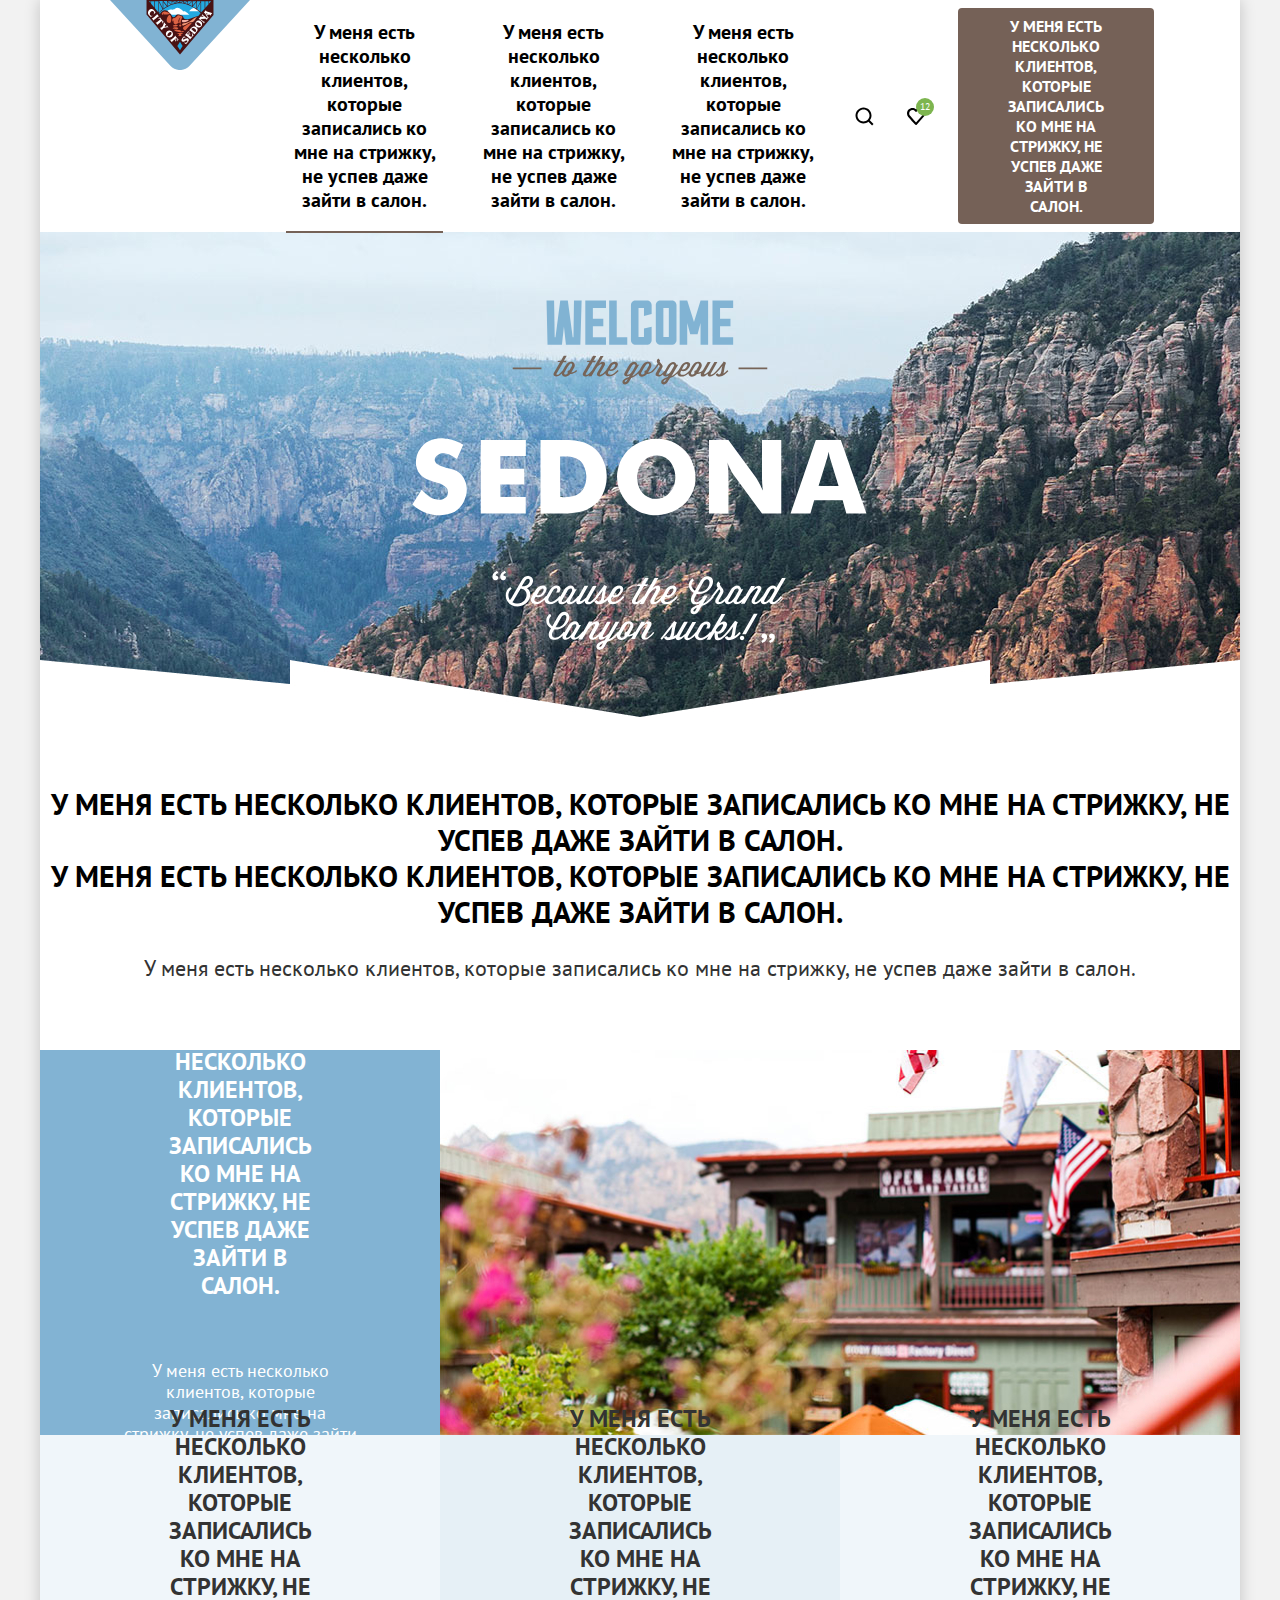
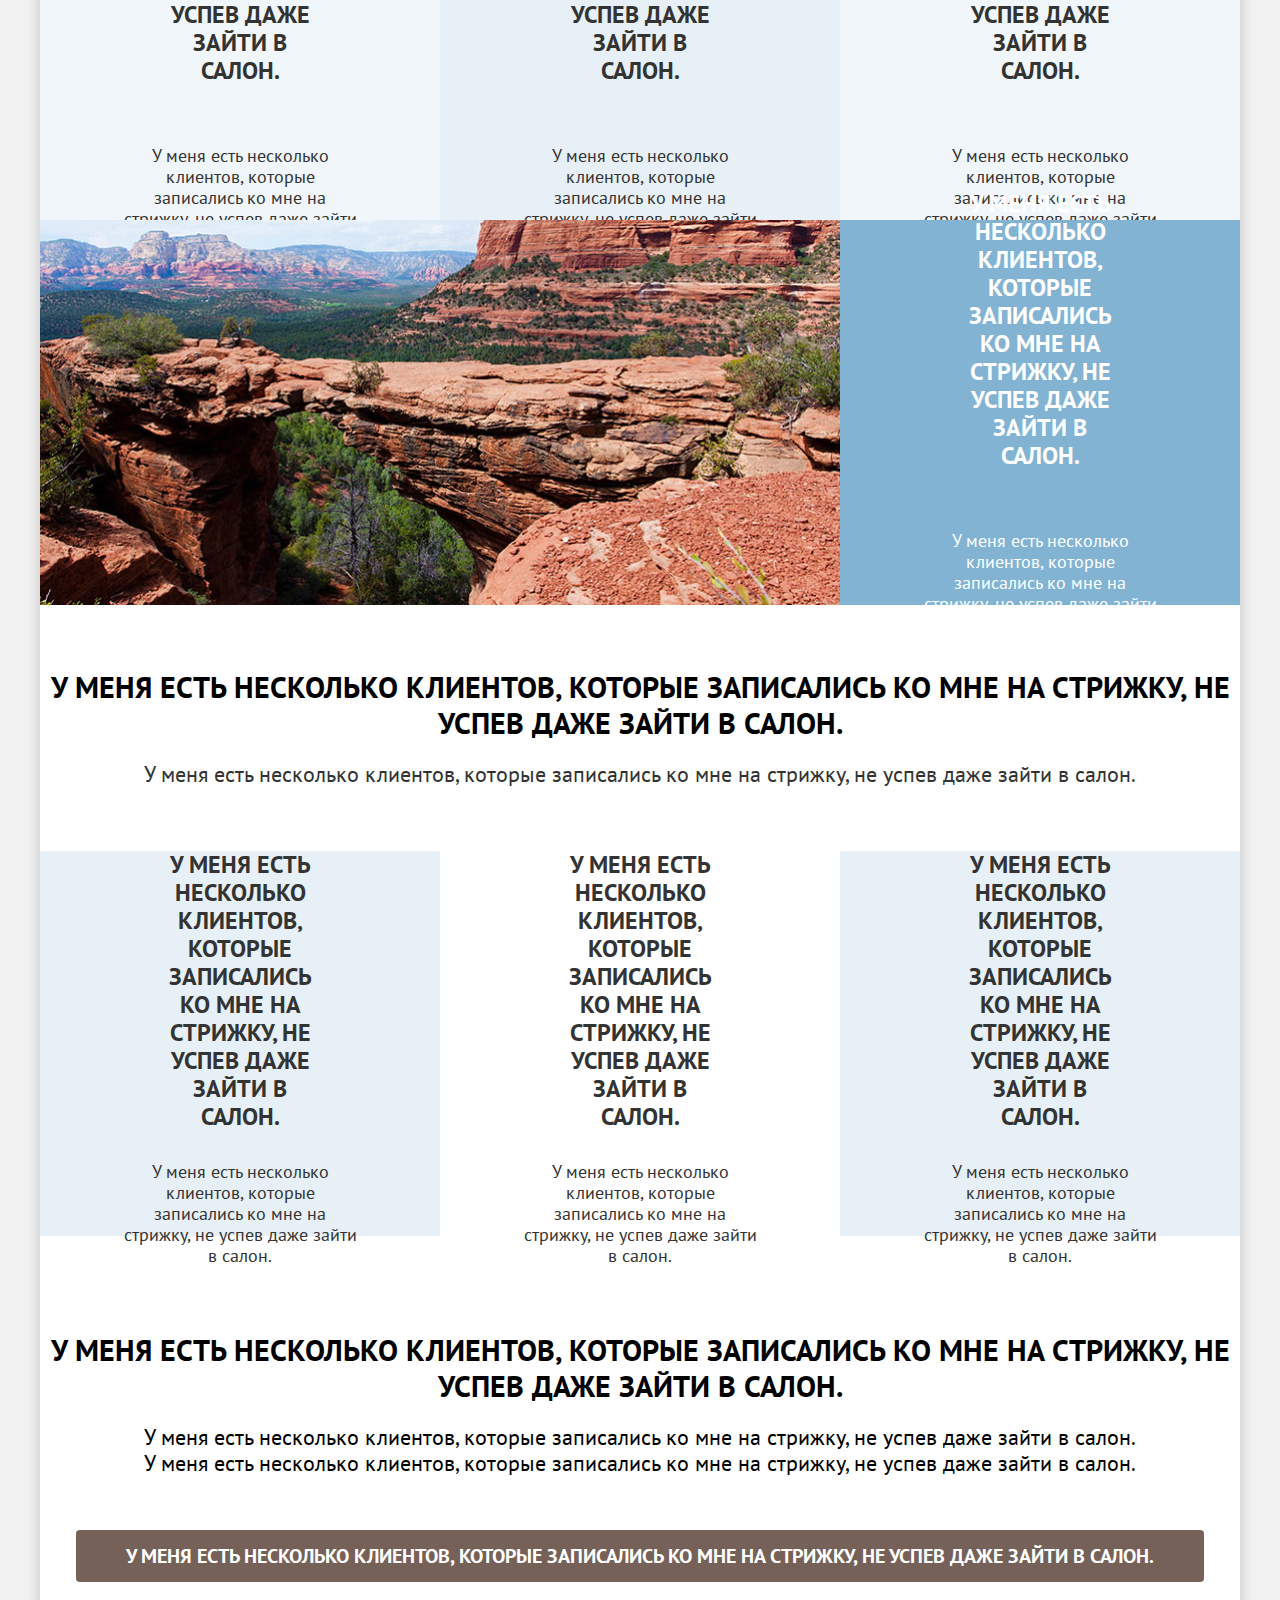
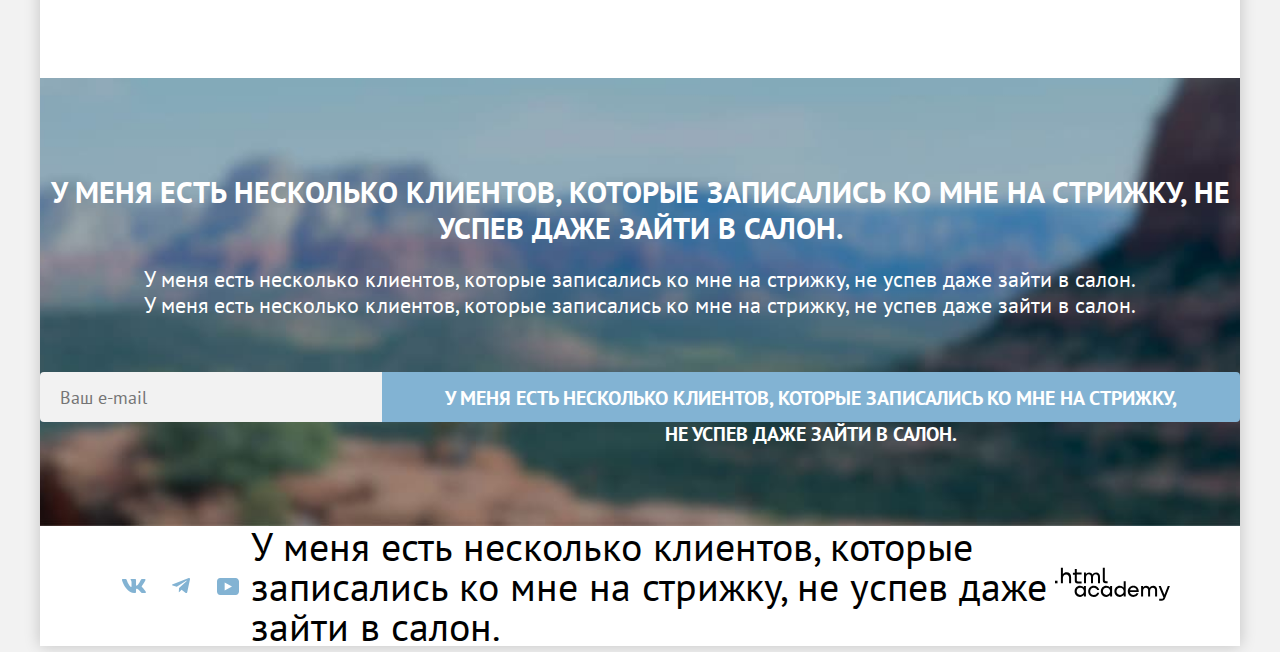
==== commit bdc168e3: "Переполнение в шапке" ====
--- a/index.html
+++ b/index.html
@@ -26,8 +26,8 @@
 
   <div class="container">
     <header class="page-header" data-test="header">
-      <div class="logo"></div>
       <nav class="navigation">
+        <div class="logo"></div>
         <ul class="navigation-list">
           <li class="navigation-item">
             <a href="index.html" class="navigation-link navigation-link-active text-heading-4">Главная</a>
--- a/css/index.css
+++ b/css/index.css
@@ -606,16 +606,17 @@
   width: 100%;
   box-sizing: border-box;
   padding: 0 70px;
-  height: 64px;
   background-color: var(--main-bg-color);
   display: flex;
-  justify-content: space-between;
-  align-items: center;
+  justify-content: flex-end;
+  align-items: flex-start;
   z-index: 1;
 }
 
 .page-header .logo {
-  display: block;
+  position: absolute;
+  top: 0;
+  left: 70px;
   width: 140px;
   height: 70px;
   flex: none;
@@ -625,8 +626,7 @@
 }
 
 .page-header .navigation {
-  width: 100%;
-  height: 100%;
+  width: 900px;
   display: flex;
   align-items: center;
   justify-content: space-between;
@@ -644,7 +644,6 @@
   list-style: none;
   margin: 0 16px;
   padding: 0;
-  height: 100%;
   display: flex;
   align-items: center;
   justify-content: center;
@@ -652,12 +651,13 @@
 }
 
 .navigation-item .navigation-link {
-  height: 100%;
+  padding: 20px 0;
   display: flex;
   align-items: center;
   justify-content: center;
   text-decoration: none;
   color: var(--text-basic-color);
+  text-align: center;
 
   transition: var(--default-transition);
 }
